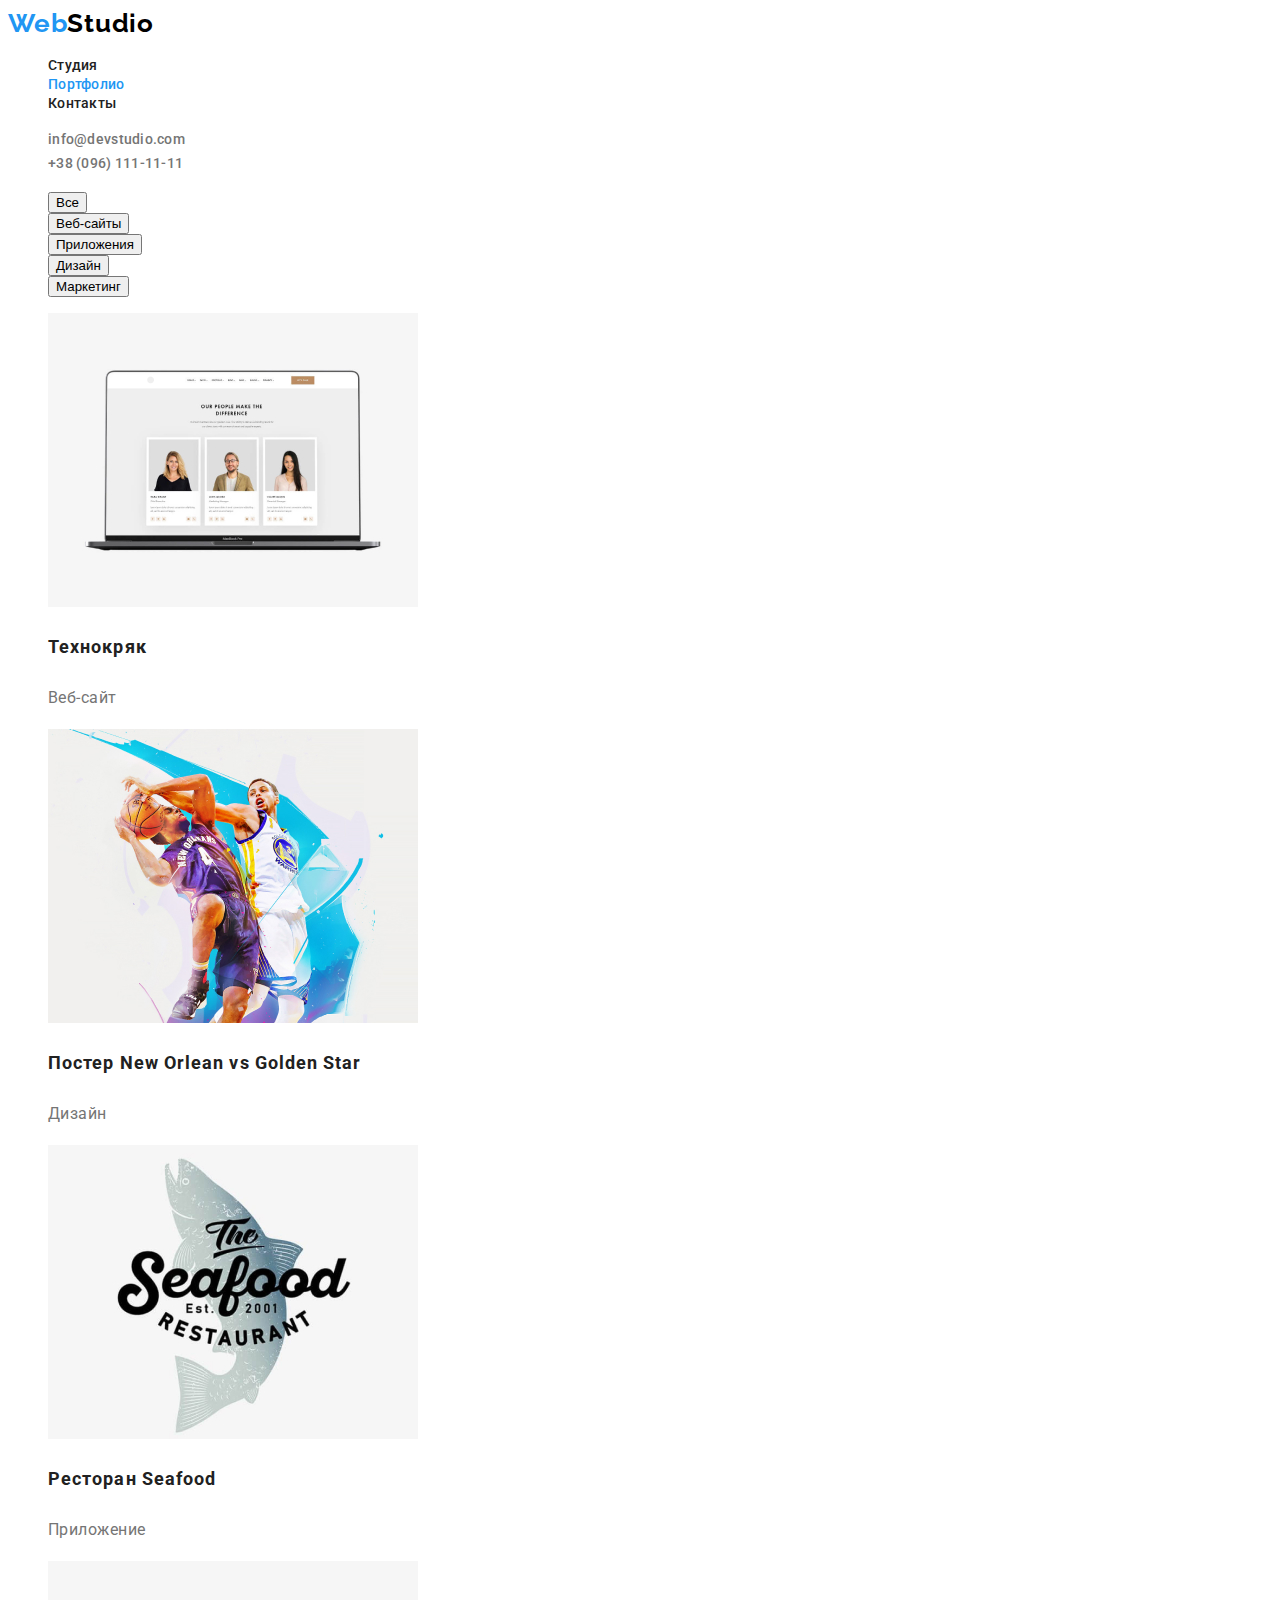
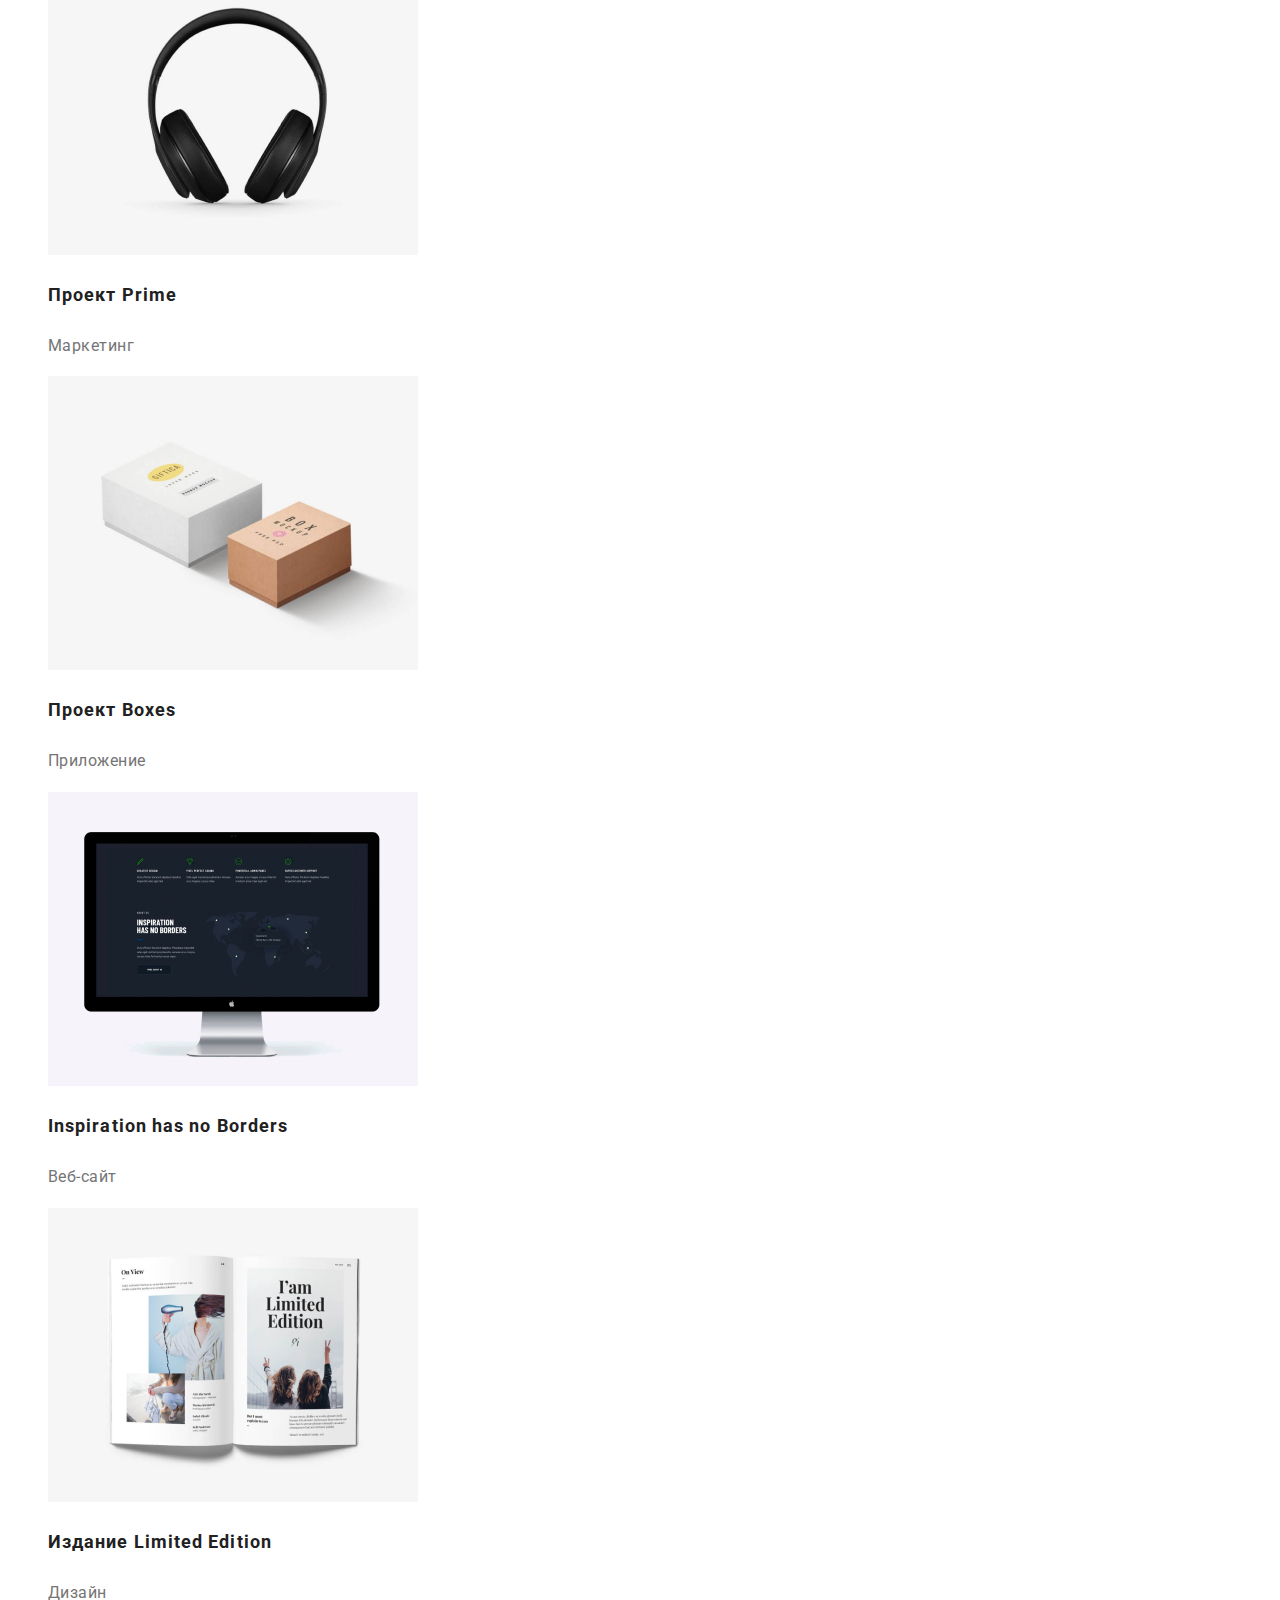
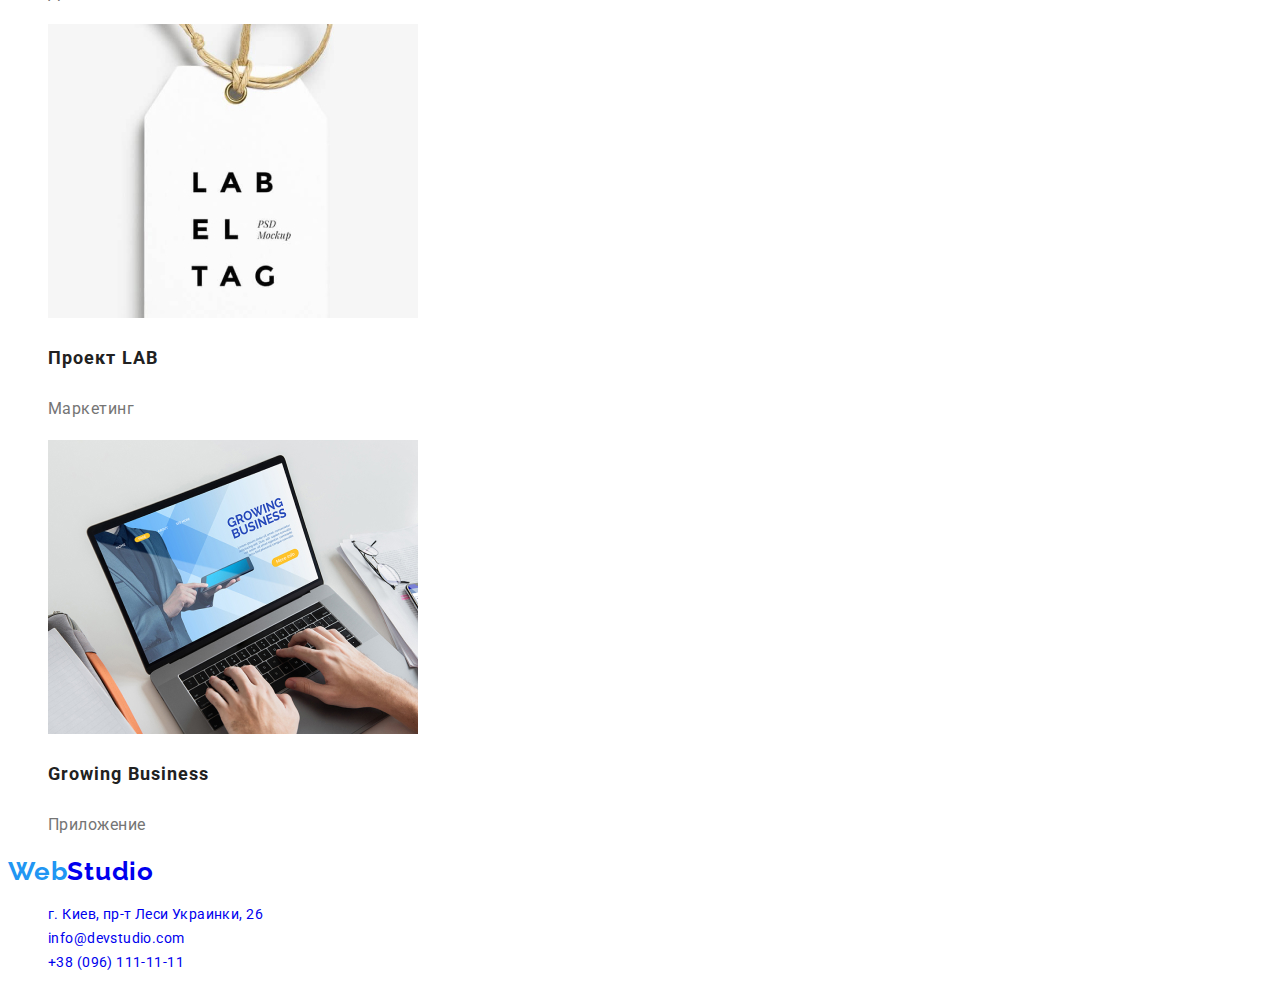
==== portfolio.html @ 1311b0d6 "старт" ====
<!DOCTYPE html>
<html lang="ru">
<head>
  <meta charset="UTF-8"/>
  <meta name="viewport" content="width=device-width, 
  initial-scale=1.0"/>
  <title>Document</title>
  <link rel="preconnect" href="https://fonts.gstatic.com"/>
  <link
    href="https://fonts.googleapis.com/css2?family=Oleo+Script&family=Raleway:wght@700&family=Roboto:wght@400;500;700&display=swap"
    rel="stylesheet"/>
  <link 
  rel="stylesheet" 
  href="./css/common.css" 
  />
  <link rel="stylesheet" 
  href="./css/main.css" 
  />
</head>

<body class="page">
  <!-- Шапка сайта -->
  <header class="page-header">
    <nav class="nav">
      <a href="/" lang="en" class="logo">
        <span class="logo-web">Web</span>Studio</a>

      <ul class="site-nav list">
        <li class="list-item">
          <a href="./index.html" class="link">
            Студия</a>
        </li>
        <li class="list-item">
          <a href="./portfolio.html" class="link current">
            Портфолио</a>
        </li>
        <li class="list-item">
          <a href="" class="link">Контакты</a>
        </li>
      </ul>
         
    </nav>
    <!--контакты-->
     <address class="address">
       <ul class="address-list">
        <li class="address-list-item">
        <!-- Ссылка на адрес электронной почты  -->
        <a href="mailto:info@devstudio.com" 
        class="link-mail">
          info@devstudio.com</a>
        </li>
        <li class="address-list-item">
        <!-- Ссылка на телефонный номер -->
        <a href="tel:+380961111111" 
        class="link-tel">
          +38 (096) 111-11-11</a>
        </li>
    </ul>
  </address>
  </header>

  <main class="main">
    <!-- фильтр -->
    <section class="portfolio">
      <h1 class="visually-hidden">Фильтр проектов</h1>
        <ul class="portfolio-list">
            <li class="portfolio-list-item">
              <button class="portfolio-list-item-button" type="button">
                Все
              </button>
            </li>
            <li class="portfolio-list-item">
              <button class="portfolio-list-item-button" type="button">
                Веб-сайты
              </button>
            </li>
            <li class="portfolio-list-item">
              <button class="portfolio-list-item-button" type="button">
                Приложения
              </button>
            </li>
            <li class="portfolio-list-item">
              <button class="portfolio-list-item-button" type="button">
                Дизайн
              </button>
            </li>
            <li class="portfolio-list-item">
              <button class="portfolio-list-item-button" type="button">
                Маркетинг
              </button>
            </li>
        </ul>

        <h2 class="visually-hidden">Портфолио</h2>
        <ul class="work-list">
            <!-- === a Монитор ноутбука с лицами === -->
            <li>
              <a href=""> 
                <img src="./images/portfolio/imgtehno.jpg" 
                alt="Монитор ноутбука с лицами" 
                width="370" 
                height="294">
                <h3 class="work-title">Технокряк</h3>
                <p class="work-text">Веб-сайт</p>
              </a>
            </li>
            <!-- === b Известные баскетболисты с мячем === -->
            <li>
              <a href=""><img src="./images/portfolio/imgstar.jpg" 
                alt="Известные баскетболисты с мячем" 
                width="370" 
                height="294">
                <h3 lang="en" class="work-title">Постер New Orlean vs Golden Star</h3>
                <p class="work-text">Дизайн</p>
              </a>
            </li>
            <!-- === c логотип ресторана сиафуд === -->
            <li>
              <a href=""><img src="./images/portfolio/imgseafood.jpg" 
                alt="логотип ресторана сиафуд" 
                width="370" 
                height="294">
                <h3 lang="en" class="work-title">Ресторан Seafood</h3>
                <p class="work-text">Приложение</p>
              </a>
            </li>
            <!-- === d наушники === -->
            <li>
              <a href=""><img src="./images/portfolio/imgprime.jpg" 
                alt="наушники" 
                width="370" 
                height="294">
                <h3 lang="en" class="work-title">Проект Prime</h3>
                <p class="work-text">Маркетинг</p>
              </a>
            </li>
            <!-- === e две коробки на белом фоне === -->
            <li>
              <a href=""><img src="./images/portfolio/imgboxes.jpg" 
                alt="две коробки на белом фоне" 
                width="370" 
                height="294">
                <h3 lang="en" class="work-title">Проект Boxes</h3>
                <p class="work-text">Приложение</p>
              </a>
            </li>
            <!-- === f Монитор компа === -->
            <li>
              <a href=""><img src="./images/portfolio/imgnobord.jpg" 
                alt="Монитор компа" 
                width="370" 
                height="294">
                <h3 lang="en" class="work-title">Inspiration has no Borders</h3>
                <p class="work-text">Веб-сайт</p>
              </a>
            </li>
            <!-- === g раскрытый журнал === -->
            <li>
              <a href=""><img src="./images/portfolio/imglimedit.jpg" 
                alt="раскрытый журнал" 
                width="370" 
                height="294">
                <h3 lang="en" class="work-title">Издание Limited Edition</h3>
                <p class="work-text">Дизайн</p>
              </a>
            </li>
            <!-- === h бирка на шнурке === -->
            <li>
              <a href=""><img src="./images/portfolio/imglab.jpg" 
                alt="бирка на шнурке" 
                width="370" 
                height="294">
                <h3 class="work-title">Проект LAB</h3>
                <p class="work-text">Маркетинг</p>
              </a>
            </li>
            <!-- === i Монитор ноутбука с приложением === -->
            <li>
              <a href=""><img src="./images/portfolio/imgbusiness.jpg" 
                alt="Монитор ноутбука с приложением" 
                width="370" 
                height="294">
                <h3 lang="en" class="work-title">Growing Business</h3>
                <p class="work-text">Приложение</p>
              </a>
            </li>
        </ul>
      </section>
    </main>
    <!-- Футер -->
    <footer class="footer">
      <a href="/" lang="en" 
      class="footer-logo">
        <span class="logo-web">Web</span>Studio</a>
      <address class="address">
        <ul class="address-list">
          <li class="address-list-item">
            <a href="https://goo.gl/maps/7p2n6qCXevgdCQAM8">
              г. Киев, пр-т Леси Украинки, 26</a>
          </li>
          <li class="address-list-item-mail">
            <a href="mailto:info@devstudio.com">
              info@devstudio.com</a>
          </li>
          <li class="address-list-item-tel">
            <a href="tel:+380961111111">
              +38 (096) 111-11-11</a>
          </li>
        </ul>
      </address>
    </footer>
  </body>
</html>
---- css/common.css ----
:root {
  /*цвет основного текста #757575*/
  --primary-text-color: #757575;
  /* вторичный цвет  #212121 */
  --title-text-color: #212121;
  /* акцент #2196F3*/
  --accent-color: #2196f3;
  /* ==== белый цвет ======= */
  --primary-white-color: #ffffff;

  --main-font: 'Roboto', sans-serif;

  --secondary-font: 'Raleway', 'Oleo Script', sans-serif;
}
/* ============ body ========== */
body {
  background-color: var(--primary-white-color);
  color: var(--primary-text-color);
  font-family: var(--main-font);
}
ul {
  list-style: none;
  text-decoration: none;
}
a {
  text-decoration: none;
  list-style: none;
}

/* =========logo========== */
.logo {
  font-family: var(--secondary-font);
  font-style: normal;
  font-weight: 700;
  font-size: 26px;
  line-height: 1.19;
  letter-spacing: 0.03em;
  color: #000000;
}
.logo-web {
  font-family: var(--secondary-font);
  font-style: normal;
  font-weight: 700;
  font-size: 26px;
  line-height: 1.19;
  letter-spacing: 0.03em;
  color: var(--accent-color);
}
/* =========logo end ========== */

/* ============ site-nav ============ */
.site-nav .link {
  font-weight: 500;
  font-size: 14px;
  line-height: 1.14;
  letter-spacing: 0.02em;
  color: var(--title-text-color);
  text-decoration: none;
}
.link-mail {
  font-style: normal;
  font-weight: 500;
  font-size: 14px;
  line-height: 1.14;
  letter-spacing: 0.02em;
  color: var(--primary-text-color);
  text-decoration: none;
}
.link-tel {
  font-style: normal;
  font-weight: 500;
  font-size: 14px;
  line-height: 1.14;
  letter-spacing: 0.02em;
  color: var(--primary-text-color);
  text-decoration: none;
}

.site-nav .link:hover,
.site-nav .link:focus {
  color: var(--accent-color);
}

.site-nav .link.current {
  color: var(--accent-color);
}
/* ============ site-nav end ============ */

/* =========== hero ============== */
.hero-title {
  font-weight: 900;
  font-size: 44px;
  line-height: 1.36;
  text-align: center;
  letter-spacing: 0.06em;
  text-transform: uppercase;
}
.btn {
  font-weight: 700;
  font-size: 16px;
  line-height: 1.87;
  display: flex;
  align-items: center;
  text-align: center;
  letter-spacing: 0.06em;
  color: #ffffff;
  background-color: var(--accent-color);
}
/* =========== hero end ============== */
.visually-hidden {
  position: absolute;
  width: 1px;
  height: 1px;
  margin: -1px;
  border: 0;
  padding: 0;

  white-space: nowrap;
  clip-path: imset(100%);
  clip: rect(0 0 0 0);
}
/*== приемущества и особенности skill =====*/
.section-title {
  font-weight: 700;
  font-size: 14px;
  line-height: 1.14;
  letter-spacing: 0.03em;
  text-transform: uppercase;
  color: var(--title-text-color);
}

.text {
  font-weight: 400;
  font-size: 14px;
  line-height: 1.71;
  letter-spacing: 0.03em;
  color: var(--primary-text-color);
}
/* ============ end sill =========== */

/* =====--Примеры работ--====== */
.section-title-about {
  font-weight: 700;
  font-size: 36px;
  line-height: 1.16;
  text-align: center;
  letter-spacing: 0.03em;
  color: var(--title-text-color);
}
/* =====--Примеры работ end--====== */

/* ========== команда team ========== */
.team-name {
  font-weight: 500;
  font-size: 16px;
  line-height: 1.18;
  letter-spacing: 0.03em;
  color: var(--title-text-color);
}
.team-position {
  font-weight: 400;
  font-size: 16px;
  line-height: 1.18;
  letter-spacing: 0.03em;
  color: var(--primary-text-color);
}
/* =====-- команда team end--====== */

/* =========-- Футер --=========== */
.footer-logo {
  font-family: var(--secondary-font);
  font-weight: 700;
  font-size: 26px;
  line-height: 1.19;
  letter-spacing: 0.03em;
  text-decoration: none;
  /* color: #FFFFFF;  */
}

.address-list-item {
  font-style: normal;
  font-weight: 400;
  font-size: 14px;
  line-height: 1.71;
  letter-spacing: 0.03em;
  text-decoration: none;
  /* color: #FFFFFF; */
}
.address-list-item-mail {
  font-style: normal;
  font-weight: 400;
  font-size: 14px;
  line-height: 1.71;
  letter-spacing: 0.03em;
  text-decoration: none;
  /* color: rgba(255, 255, 255, 0.6); */
}
.address-list-item-tel {
  font-style: normal;
  font-weight: 400;
  font-size: 14px;
  line-height: 1.71;
  letter-spacing: 0.03em;
  text-decoration: none;
  /* color: rgba(255, 255, 255, 0.6); */
}

/* =========-- Футер end --=========== */

/* ==============WORK=========== */
.work-title {
  font-weight: 700;
  font-size: 18px;
  line-height: 2;
  letter-spacing: 0.06em;
  color: var(--title-text-color);
}

.work-text {
  font-weight: 400;
  font-size: 16px;
  line-height: 1.87;
  letter-spacing: 0.03em;
  color: var(--primary-text-color);
}

.navigation-list-link.current {
  color: var(--accent-color);
}
---- css/main.css ----
/* цвет логотипа #2196F3 и #000000 */
/* белый #ffffff */
/* фон #e5e5e5  и f5f4fa */

/* =========== hero ============== */
.hero-title {
  /* color: #ffffff; */
  color: #000000;
}
/* =========== section =========== */

.section-title {
  color: var(--title-text-color);
}
/* ========= skill ========= */
.skill-list {
  color: var(--primary-text-color);
}

/* ============list======= */
/* .list */
.list {
  list-style: none;
}

/* ========== examples ======== */
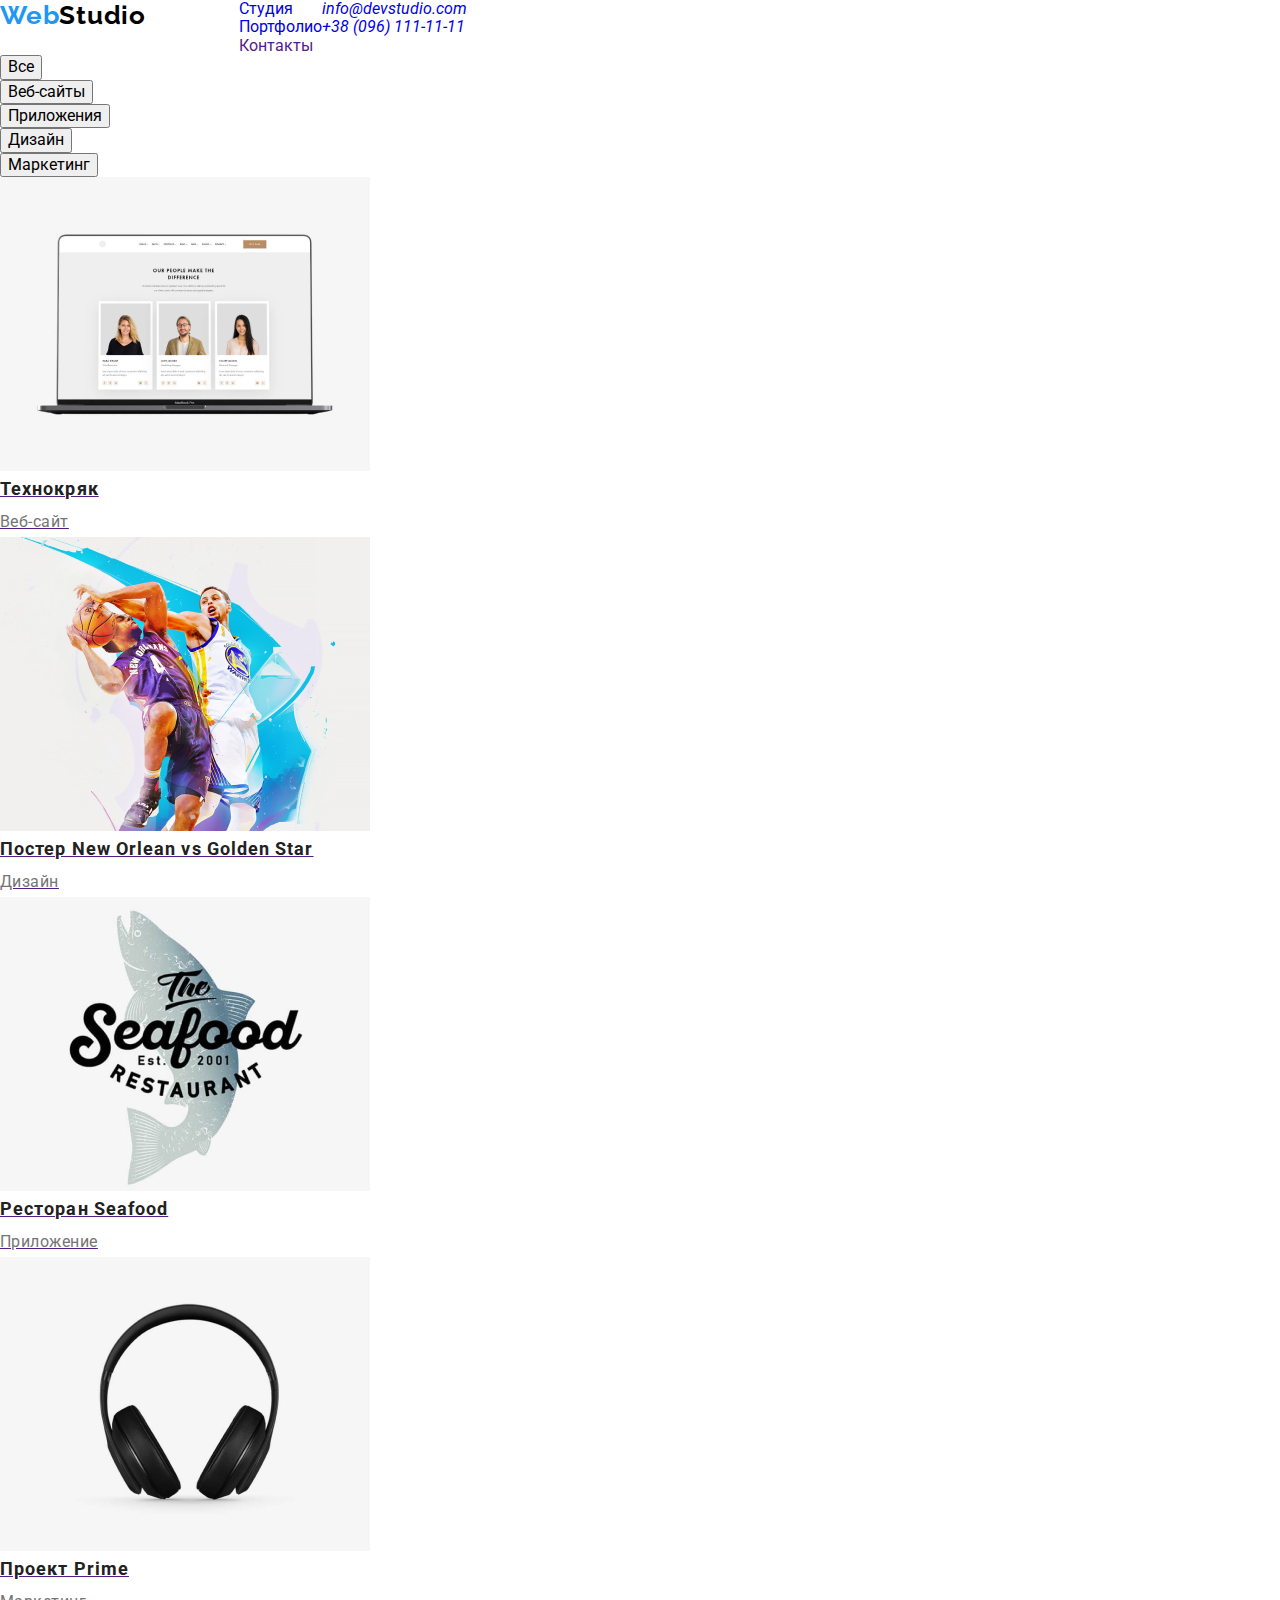
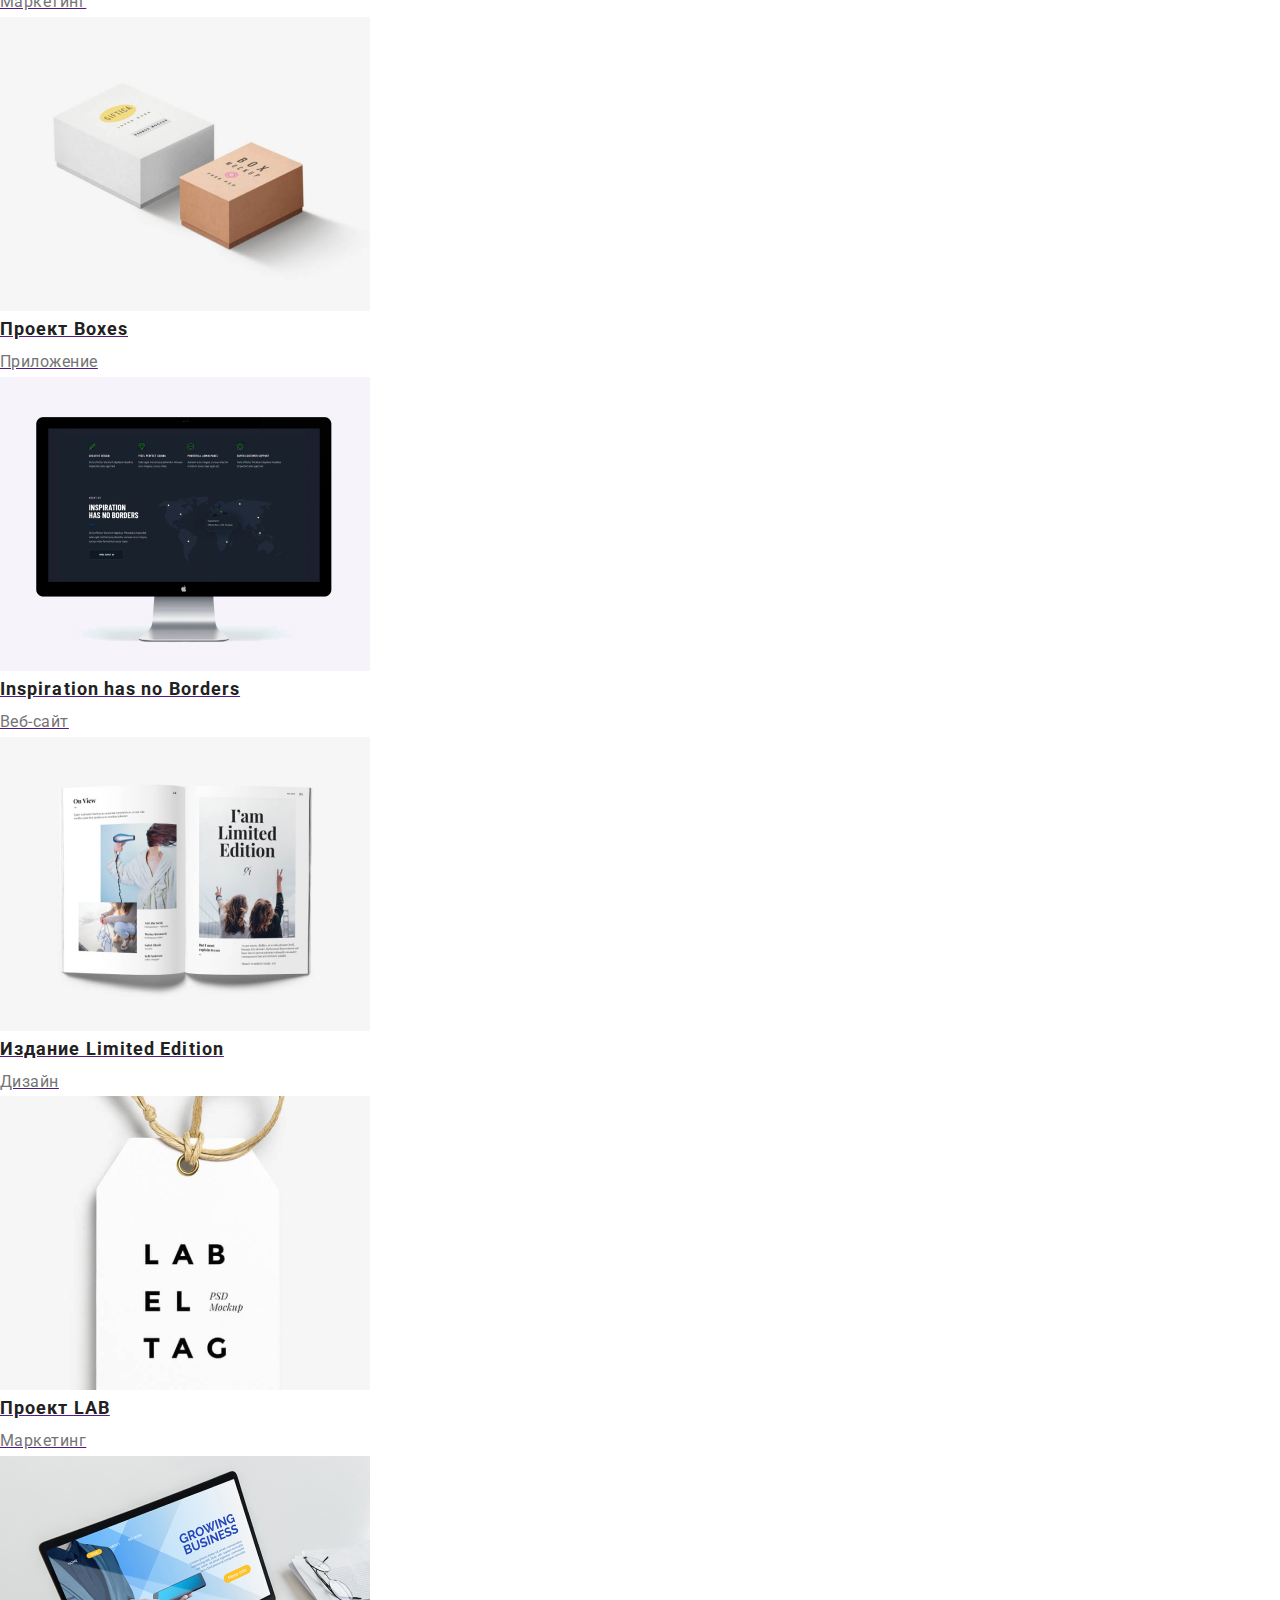
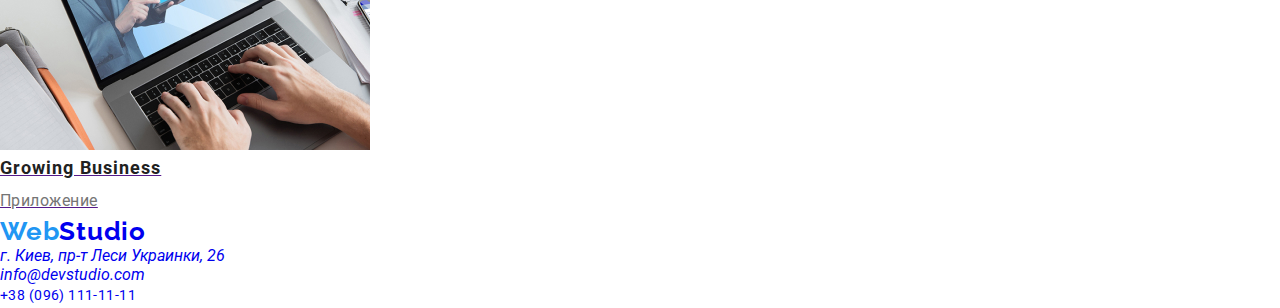
==== commit f1676101: "сиэсэс блоки" ====
--- a/portfolio.html
+++ b/portfolio.html
@@ -1,11 +1,15 @@
 <!DOCTYPE html>
 <html lang="ru">
+  
 <head>
   <meta charset="UTF-8"/>
   <meta name="viewport" content="width=device-width, 
   initial-scale=1.0"/>
   <title>Document</title>
-  <link rel="preconnect" href="https://fonts.gstatic.com"/>
+  <link rel="stylesheet" 
+  href="https://cdnjs.cloudflare.com/ajax/libs/modern-normalize/1.0.0/modern-normalize.min.css">
+  <link rel="preconnect" 
+  href="https://fonts.gstatic.com"/>
   <link
     href="https://fonts.googleapis.com/css2?family=Oleo+Script&family=Raleway:wght@700&family=Roboto:wght@400;500;700&display=swap"
     rel="stylesheet"/>
@@ -22,7 +26,7 @@
   <!-- Шапка сайта -->
   <header class="page-header">
     <nav class="nav">
-      <a href="/" lang="en" class="logo">
+      <a href="/" lang="en" class="logo link">
         <span class="logo-web">Web</span>Studio</a>
 
       <ul class="site-nav list">
@@ -35,26 +39,27 @@
             Портфолио</a>
         </li>
         <li class="list-item">
-          <a href="" class="link">Контакты</a>
+          <a href="" class="link">
+            Контакты</a>
         </li>
       </ul>
          
     </nav>
     <!--контакты-->
      <address class="address">
-       <ul class="address-list">
-        <li class="address-list-item">
+       <ul class="list">
+          <li class="list-item">
         <!-- Ссылка на адрес электронной почты  -->
         <a href="mailto:info@devstudio.com" 
-        class="link-mail">
+        class="link mail">
           info@devstudio.com</a>
-        </li>
-        <li class="address-list-item">
+          </li>
+          <li class="list-item">
         <!-- Ссылка на телефонный номер -->
         <a href="tel:+380961111111" 
-        class="link-tel">
+        class="link tel">
           +38 (096) 111-11-11</a>
-        </li>
+          </li>
     </ul>
   </address>
   </header>
@@ -63,7 +68,7 @@
     <!-- фильтр -->
     <section class="portfolio">
       <h1 class="visually-hidden">Фильтр проектов</h1>
-        <ul class="portfolio-list">
+        <ul class="portfolio-list list">
             <li class="portfolio-list-item">
               <button class="portfolio-list-item-button" type="button">
                 Все
@@ -92,7 +97,7 @@
         </ul>
 
         <h2 class="visually-hidden">Портфолио</h2>
-        <ul class="work-list">
+        <ul class="work-list list">
             <!-- === a Монитор ноутбука с лицами === -->
             <li>
               <a href=""> 
@@ -190,20 +195,23 @@
     <!-- Футер -->
     <footer class="footer">
       <a href="/" lang="en" 
-      class="footer-logo">
+      class="footer-logo link">
         <span class="logo-web">Web</span>Studio</a>
       <address class="address">
-        <ul class="address-list">
-          <li class="address-list-item">
-            <a href="https://goo.gl/maps/7p2n6qCXevgdCQAM8">
+        <ul class="list">
+          <li class="list-item">
+            <a href="https://goo.gl/maps/7p2n6qCXevgdCQAM8" 
+            class="link address">
               г. Киев, пр-т Леси Украинки, 26</a>
           </li>
-          <li class="address-list-item-mail">
-            <a href="mailto:info@devstudio.com">
+          <li class="list-item-mail">
+            <a href="mailto:info@devstudio.com"
+            class="link mail">
               info@devstudio.com</a>
           </li>
-          <li class="address-list-item-tel">
-            <a href="tel:+380961111111">
+          <li class="list-item-tel">
+            <a href="tel:+380961111111" 
+            class="link tel">
               +38 (096) 111-11-11</a>
           </li>
         </ul>
--- a/css/common.css
+++ b/css/common.css
@@ -18,15 +18,84 @@
   color: var(--primary-text-color);
   font-family: var(--main-font);
 }
-ul {
+/* *,
+      ::after,
+      ::before {margin: 0; padding: 0;}
+       */
+/* ul {
   list-style: none;
   text-decoration: none;
 }
 a {
   text-decoration: none;
   list-style: none;
-}
-
+} */
+.list {
+  list-style: none;
+}
+.link {
+  text-decoration: none;
+}
+
+h1,
+h2,
+h3,
+h4,
+h5,
+h6 {
+  margin: 0;
+}
+
+ul,
+ol {
+  margin: 0;
+  padding: 0;
+}
+
+p {
+  margin: 0;
+}
+img {
+  display: block;
+}
+
+ .container { 
+  width: 1600px; 
+  
+} 
+
+/* ================ Heder ==================== */
+.page-header {
+   display: flex;
+   
+   color:tomato;
+}
+.page-header .logo {
+  margin-right: 93px;
+
+}
+
+.nav {
+  display: flex;
+
+}
+ .nav-list {
+  display: flex; 
+} 
+.nav-list-item:not(:last-child) {
+  margin-right: 50px;
+
+}
+
+
+.address-list {
+  display: flex;
+  margin-left: 321px;
+}
+.address-list-item:not(:last-child)
+ {margin-right: 50px;
+
+}
 /* =========logo========== */
 .logo {
   font-family: var(--secondary-font);
@@ -49,13 +118,13 @@
 /* =========logo end ========== */
 
 /* ============ site-nav ============ */
-.site-nav .link {
+ .nav-list .link {
   font-weight: 500;
   font-size: 14px;
   line-height: 1.14;
   letter-spacing: 0.02em;
   color: var(--title-text-color);
-  text-decoration: none;
+  text-decoration: none; 
 }
 .link-mail {
   font-style: normal;
@@ -76,15 +145,17 @@
   text-decoration: none;
 }
 
-.site-nav .link:hover,
-.site-nav .link:focus {
+ .nav-list .link:hover,
+ .nav-list .link:focus {
   color: var(--accent-color);
-}
-
-.site-nav .link.current {
-  color: var(--accent-color);
-}
+} 
+
+  .nav-list .link.current {
+   color: var(--accent-color);
+} 
 /* ============ site-nav end ============ */
+
+/* ================ Heder end ==================== */
 
 /* =========== hero ============== */
 .hero-title {
@@ -177,16 +248,16 @@
   /* color: #FFFFFF;  */
 }
 
-.address-list-item {
+/* .list-item {
   font-style: normal;
   font-weight: 400;
   font-size: 14px;
   line-height: 1.71;
   letter-spacing: 0.03em;
   text-decoration: none;
-  /* color: #FFFFFF; */
-}
-.address-list-item-mail {
+  color: #FFFFFF; */
+}
+.list-item-mail {
   font-style: normal;
   font-weight: 400;
   font-size: 14px;
@@ -195,7 +266,7 @@
   text-decoration: none;
   /* color: rgba(255, 255, 255, 0.6); */
 }
-.address-list-item-tel {
+.list-item-tel {
   font-style: normal;
   font-weight: 400;
   font-size: 14px;
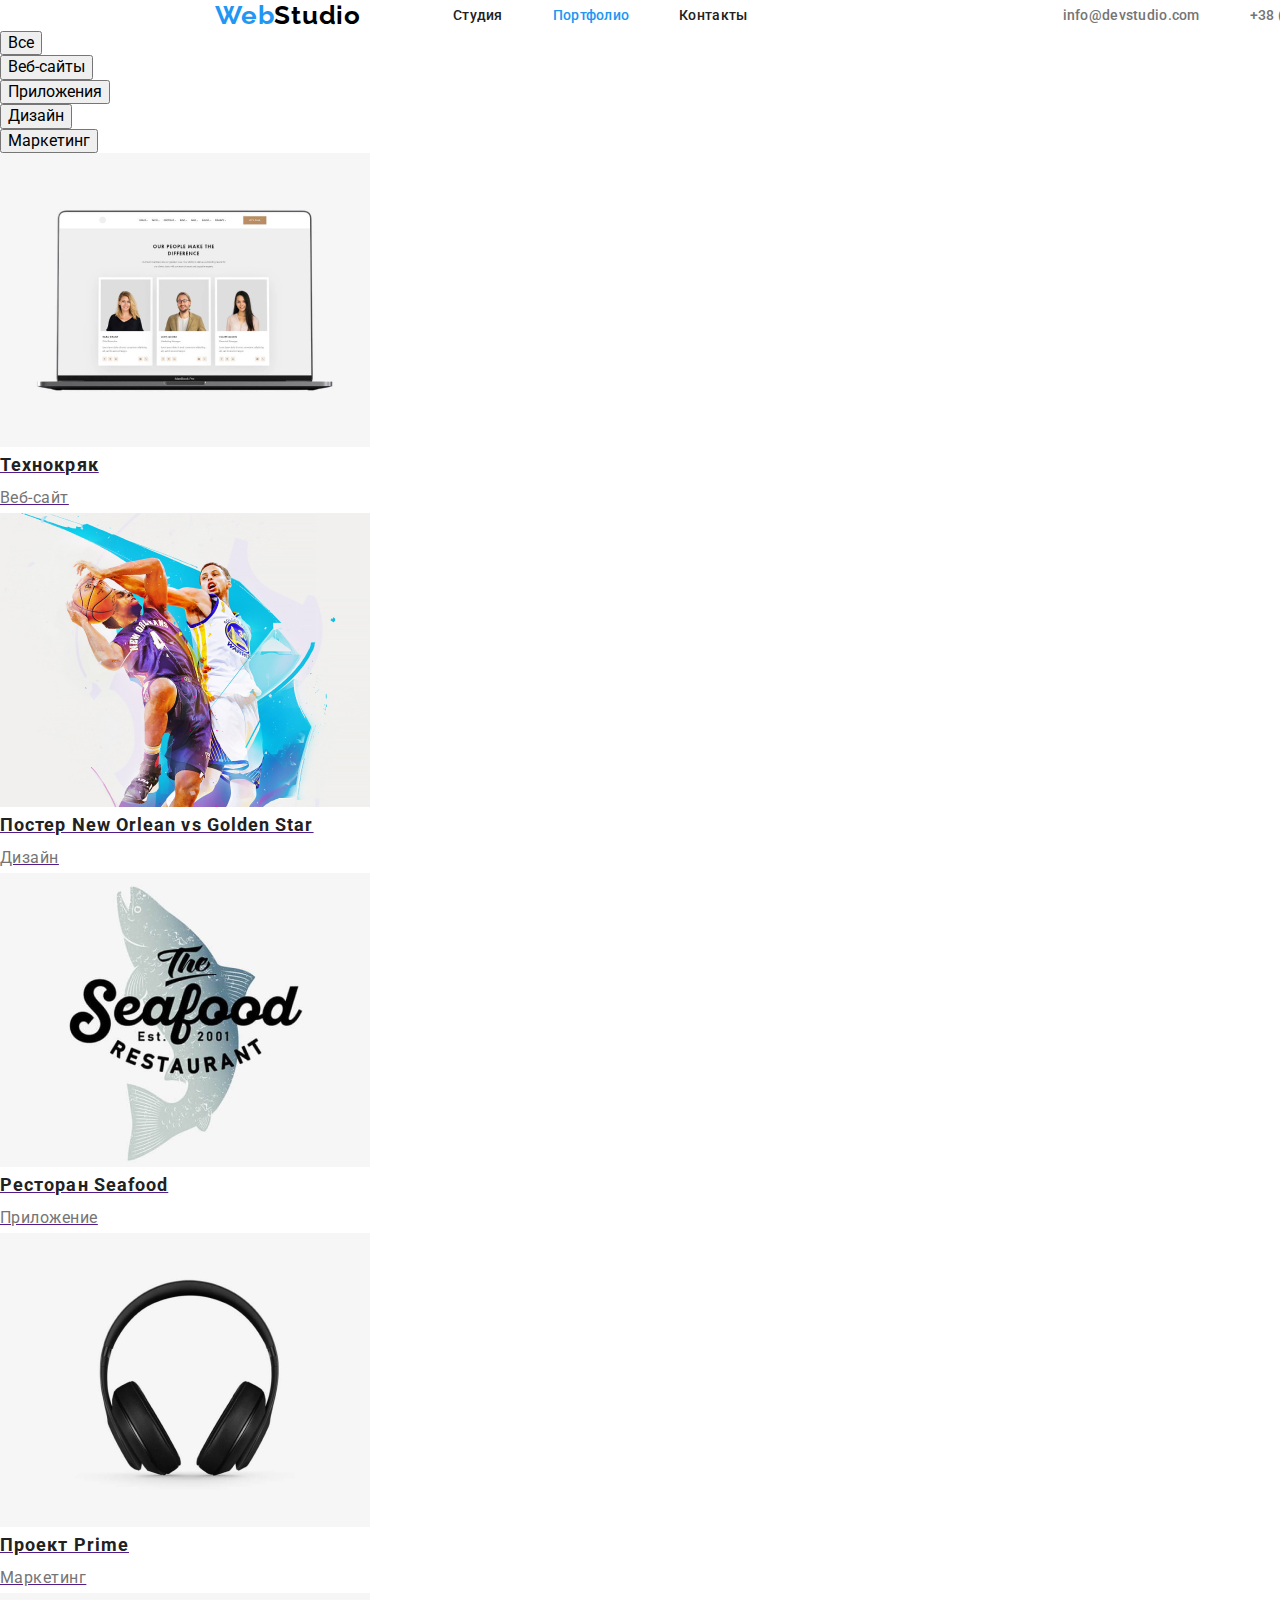
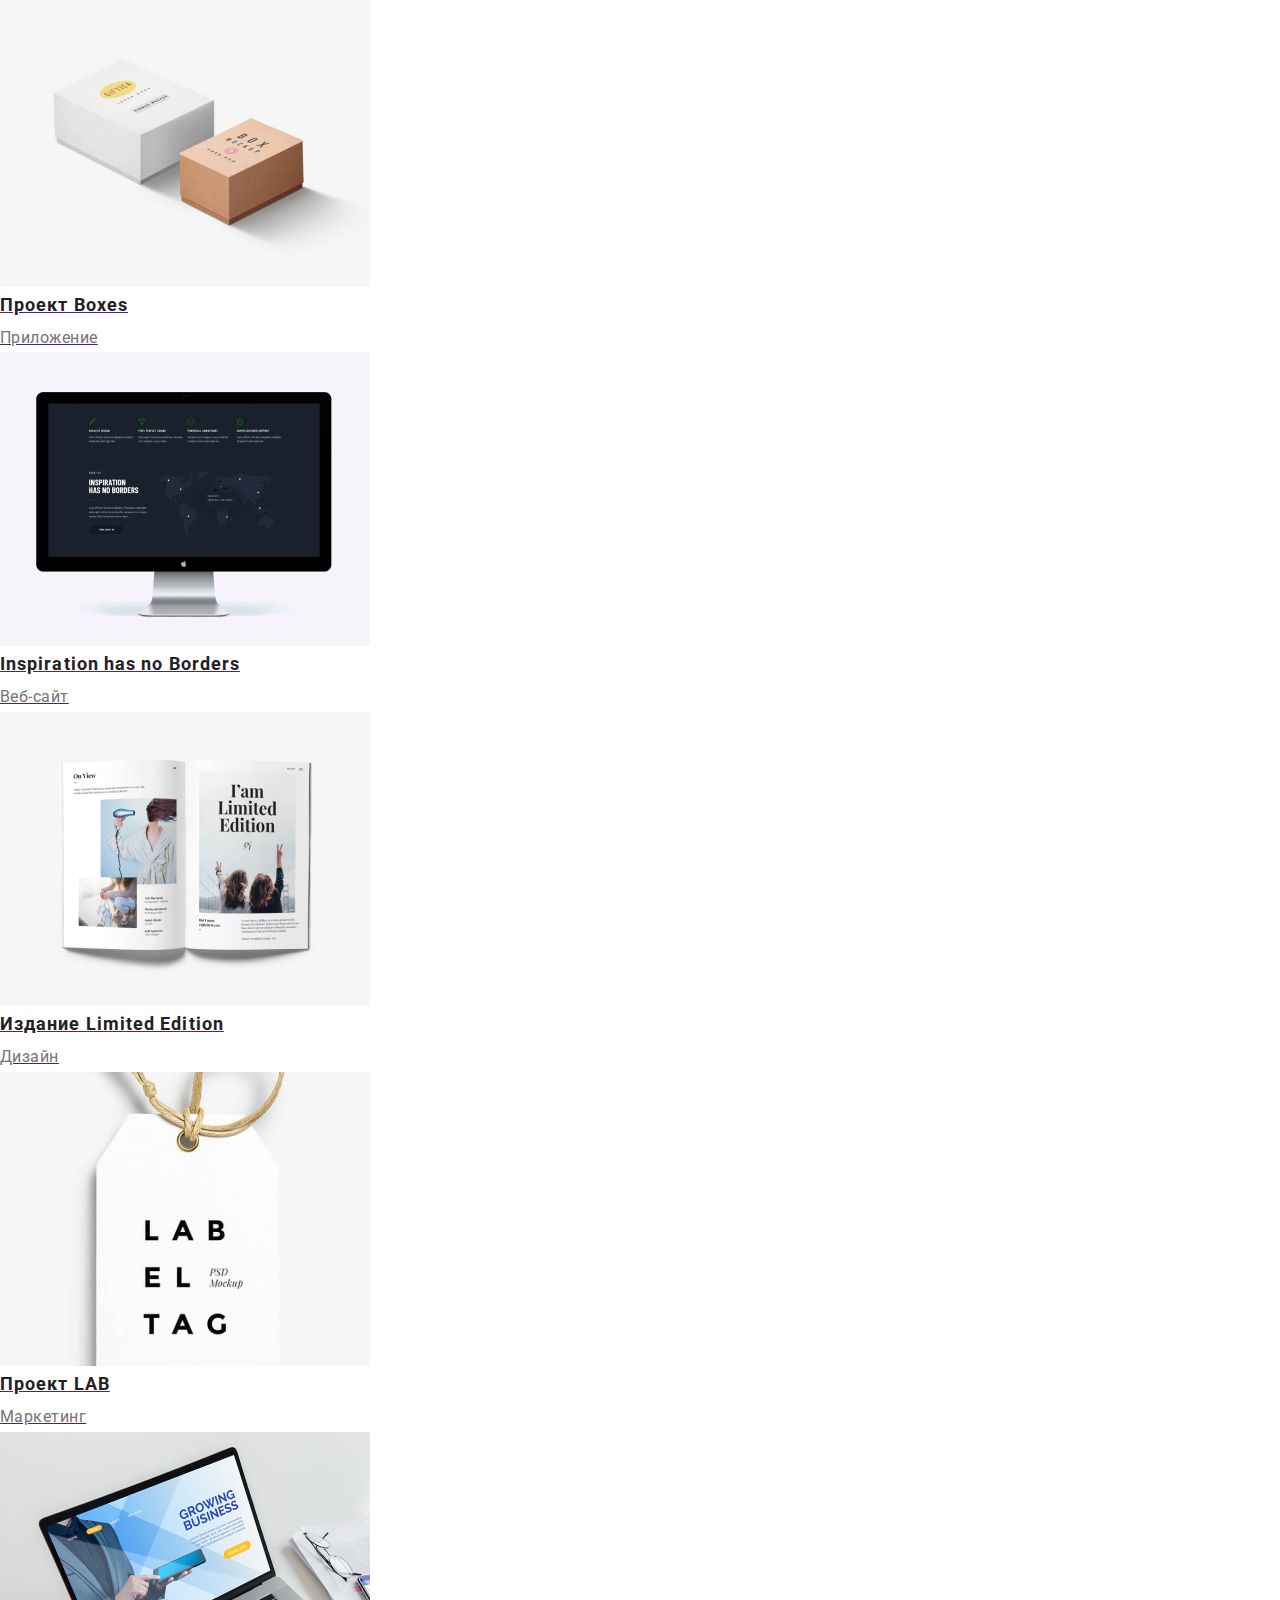
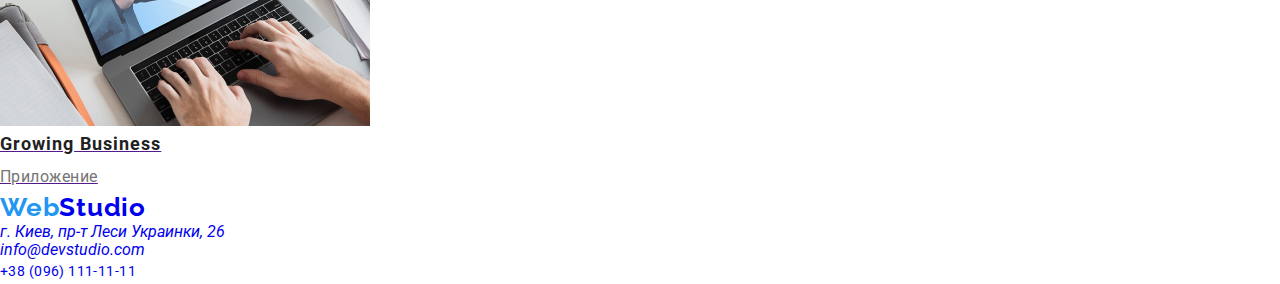
==== commit c38d00e3: "сиэсэс навигация" ====
--- a/portfolio.html
+++ b/portfolio.html
@@ -5,7 +5,7 @@
   <meta charset="UTF-8"/>
   <meta name="viewport" content="width=device-width, 
   initial-scale=1.0"/>
-  <title>Document</title>
+  <title>Portfolio</title>
   <link rel="stylesheet" 
   href="https://cdnjs.cloudflare.com/ajax/libs/modern-normalize/1.0.0/modern-normalize.min.css">
   <link rel="preconnect" 
@@ -25,20 +25,23 @@
 <body class="page">
   <!-- Шапка сайта -->
   <header class="page-header">
+
+
     <nav class="nav">
+
       <a href="/" lang="en" class="logo link">
         <span class="logo-web">Web</span>Studio</a>
 
-      <ul class="site-nav list">
-        <li class="list-item">
+      <ul class="nav-list list">
+        <li class="nav-list-item">
           <a href="./index.html" class="link">
             Студия</a>
         </li>
-        <li class="list-item">
+        <li class="nav-list-item">
           <a href="./portfolio.html" class="link current">
             Портфолио</a>
         </li>
-        <li class="list-item">
+        <li class="nav-list-item">
           <a href="" class="link">
             Контакты</a>
         </li>
@@ -47,21 +50,23 @@
     </nav>
     <!--контакты-->
      <address class="address">
-       <ul class="list">
-          <li class="list-item">
+       <ul class="address-list list">
+          <li class="address-list-item">
         <!-- Ссылка на адрес электронной почты  -->
         <a href="mailto:info@devstudio.com" 
-        class="link mail">
+        class="link-mail">
           info@devstudio.com</a>
           </li>
-          <li class="list-item">
+          <li class="address-list-item">
         <!-- Ссылка на телефонный номер -->
         <a href="tel:+380961111111" 
-        class="link tel">
+        class="link-tel">
           +38 (096) 111-11-11</a>
           </li>
     </ul>
   </address>
+
+
   </header>
 
   <main class="main">
--- a/css/common.css
+++ b/css/common.css
@@ -61,41 +61,60 @@
 
  .container { 
   width: 1600px; 
-  
+  margin: 0 auto;
 } 
 
 /* ================ Heder ==================== */
 .page-header {
-   display: flex;
+    display: flex;
+    align-items: center; 
+    width: 1600px; 
+    margin: 0 auto;
    
-   color:tomato;
+  
 }
 .page-header .logo {
   margin-right: 93px;
 
 }
-
 .nav {
   display: flex;
-
-}
+  align-items: center;
+}
+
+ .logo {
+  
+  display: block;
+  width: 145px;
+  margin-left: 215px;
+  border: 0px;
+  padding: 0px;
+}  
+/* display: flex; */
  .nav-list {
-  display: flex; 
+  display: flex;
+   /* border: 0px;
+  padding: 0px;  */
 } 
 .nav-list-item:not(:last-child) {
   margin-right: 50px;
 
 }
-
-
-.address-list {
+.page-header .address {
+  /* display: flex;*/
+  margin-left: auto;
+}
+ 
+ .address-list {
   display: flex;
-  margin-left: 321px;
+   margin-right: 215px; 
+   border: 0px;
+  padding: 0px; 
 }
 .address-list-item:not(:last-child)
  {margin-right: 50px;
 
-}
+} 
 /* =========logo========== */
 .logo {
   font-family: var(--secondary-font);
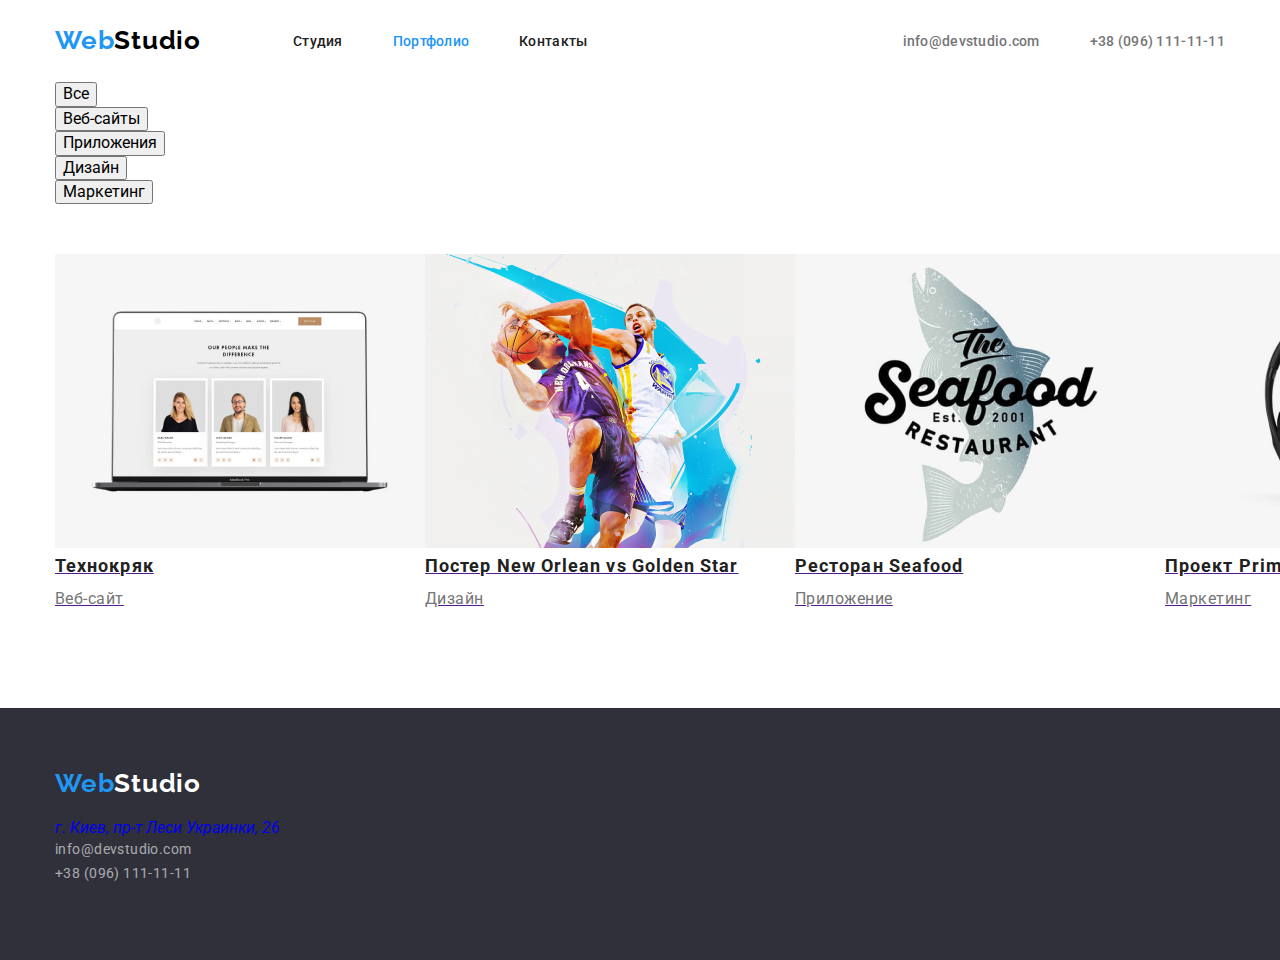
==== commit 7514b177: "footer" ====
--- a/portfolio.html
+++ b/portfolio.html
@@ -26,7 +26,7 @@
   <!-- Шапка сайта -->
   <header class="page-header">
 
-
+    <div class="container">
     <nav class="nav">
 
       <a href="/" lang="en" class="logo link">
@@ -65,162 +65,152 @@
           </li>
     </ul>
   </address>
-
+  </div>
 
   </header>
 
   <main class="main">
     <!-- фильтр -->
     <section class="portfolio">
+      <div class="container">
       <h1 class="visually-hidden">Фильтр проектов</h1>
-        <ul class="portfolio-list list">
-            <li class="portfolio-list-item">
-              <button class="portfolio-list-item-button" type="button">
-                Все
-              </button>
-            </li>
-            <li class="portfolio-list-item">
-              <button class="portfolio-list-item-button" type="button">
-                Веб-сайты
-              </button>
-            </li>
-            <li class="portfolio-list-item">
-              <button class="portfolio-list-item-button" type="button">
-                Приложения
-              </button>
-            </li>
-            <li class="portfolio-list-item">
-              <button class="portfolio-list-item-button" type="button">
-                Дизайн
-              </button>
-            </li>
-            <li class="portfolio-list-item">
-              <button class="portfolio-list-item-button" type="button">
-                Маркетинг
-              </button>
-            </li>
-        </ul>
-
+      <ul class="portfolio-list list">
+        <li class="portfolio-list-item">
+          <button class="portfolio-list-item-button" type="button">
+            Все
+          </button>
+        </li>
+        <li class="portfolio-list-item">
+          <button class="portfolio-list-item-button" type="button">
+            Веб-сайты
+          </button>
+        </li>
+        <li class="portfolio-list-item">
+          <button class="portfolio-list-item-button" type="button">
+            Приложения
+          </button>
+        </li>
+        <li class="portfolio-list-item">
+          <button class="portfolio-list-item-button" type="button">
+            Дизайн
+          </button>
+        </li>
+        <li class="portfolio-list-item">
+          <button class="portfolio-list-item-button" type="button">
+            Маркетинг
+          </button>
+        </li>
+      </ul>
+      </div>
+
+      <div class="container">
         <h2 class="visually-hidden">Портфолио</h2>
         <ul class="work-list list">
-            <!-- === a Монитор ноутбука с лицами === -->
-            <li>
-              <a href=""> 
-                <img src="./images/portfolio/imgtehno.jpg" 
-                alt="Монитор ноутбука с лицами" 
-                width="370" 
+          <!-- === a Монитор ноутбука с лицами === -->
+          <li>
+            <a href="">
+              <img src="./images/portfolio/imgtehno.jpg" alt="Монитор ноутбука с лицами" width="370" height="294">
+              <h3 class="work-title">Технокряк</h3>
+              <p class="work-text">Веб-сайт</p>
+            </a>
+          </li>
+          <!-- === b Известные баскетболисты с мячем === -->
+          <li>
+            <a href=""><img src="./images/portfolio/imgstar.jpg" alt="Известные баскетболисты с мячем" width="370" height="294">
+              <h3 lang="en" class="work-title">Постер New Orlean vs Golden Star</h3>
+              <p class="work-text">Дизайн</p>
+            </a>
+          </li>
+          <!-- === c логотип ресторана сиафуд === -->
+          <li>
+            <a href=""><img src="./images/portfolio/imgseafood.jpg" alt="логотип ресторана сиафуд" width="370" height="294">
+              <h3 lang="en" class="work-title">Ресторан Seafood</h3>
+              <p class="work-text">Приложение</p>
+            </a>
+          </li>
+          <!-- === d наушники === -->
+          <li>
+            <a href=""><img src="./images/portfolio/imgprime.jpg" alt="наушники" width="370" height="294">
+              <h3 lang="en" class="work-title">Проект Prime</h3>
+              <p class="work-text">Маркетинг</p>
+            </a>
+          </li>
+          <!-- === e две коробки на белом фоне === -->
+          <li>
+            <a href=""><img src="./images/portfolio/imgboxes.jpg" alt="две коробки на белом фоне" width="370" height="294">
+              <h3 lang="en" class="work-title">Проект Boxes</h3>
+              <p class="work-text">Приложение</p>
+            </a>
+          </li>
+          <!-- === f Монитор компа === -->
+          <li>
+            <a href=""><img src="./images/portfolio/imgnobord.jpg" alt="Монитор компа" width="370" height="294">
+              <h3 lang="en" class="work-title">Inspiration has no Borders</h3>
+              <p class="work-text">Веб-сайт</p>
+            </a>
+          </li>
+          <!-- === g раскрытый журнал === -->
+          <li>
+            <a href=""><img src="./images/portfolio/imglimedit.jpg" alt="раскрытый журнал" width="370" height="294">
+              <h3 lang="en" class="work-title">Издание Limited Edition</h3>
+              <p class="work-text">Дизайн</p>
+            </a>
+          </li>
+          <!-- === h бирка на шнурке === -->
+          <li>
+            <a href=""><img src="./images/portfolio/imglab.jpg" alt="бирка на шнурке" width="370" height="294">
+              <h3 class="work-title">Проект LAB</h3>
+              <p class="work-text">Маркетинг</p>
+            </a>
+          </li>
+          <!-- === i Монитор ноутбука с приложением === -->
+          <li>
+            <a href=""><img src="./images/portfolio/imgbusiness.jpg" alt="Монитор ноутбука с приложением" width="370"
                 height="294">
-                <h3 class="work-title">Технокряк</h3>
-                <p class="work-text">Веб-сайт</p>
-              </a>
-            </li>
-            <!-- === b Известные баскетболисты с мячем === -->
-            <li>
-              <a href=""><img src="./images/portfolio/imgstar.jpg" 
-                alt="Известные баскетболисты с мячем" 
-                width="370" 
-                height="294">
-                <h3 lang="en" class="work-title">Постер New Orlean vs Golden Star</h3>
-                <p class="work-text">Дизайн</p>
-              </a>
-            </li>
-            <!-- === c логотип ресторана сиафуд === -->
-            <li>
-              <a href=""><img src="./images/portfolio/imgseafood.jpg" 
-                alt="логотип ресторана сиафуд" 
-                width="370" 
-                height="294">
-                <h3 lang="en" class="work-title">Ресторан Seafood</h3>
-                <p class="work-text">Приложение</p>
-              </a>
-            </li>
-            <!-- === d наушники === -->
-            <li>
-              <a href=""><img src="./images/portfolio/imgprime.jpg" 
-                alt="наушники" 
-                width="370" 
-                height="294">
-                <h3 lang="en" class="work-title">Проект Prime</h3>
-                <p class="work-text">Маркетинг</p>
-              </a>
-            </li>
-            <!-- === e две коробки на белом фоне === -->
-            <li>
-              <a href=""><img src="./images/portfolio/imgboxes.jpg" 
-                alt="две коробки на белом фоне" 
-                width="370" 
-                height="294">
-                <h3 lang="en" class="work-title">Проект Boxes</h3>
-                <p class="work-text">Приложение</p>
-              </a>
-            </li>
-            <!-- === f Монитор компа === -->
-            <li>
-              <a href=""><img src="./images/portfolio/imgnobord.jpg" 
-                alt="Монитор компа" 
-                width="370" 
-                height="294">
-                <h3 lang="en" class="work-title">Inspiration has no Borders</h3>
-                <p class="work-text">Веб-сайт</p>
-              </a>
-            </li>
-            <!-- === g раскрытый журнал === -->
-            <li>
-              <a href=""><img src="./images/portfolio/imglimedit.jpg" 
-                alt="раскрытый журнал" 
-                width="370" 
-                height="294">
-                <h3 lang="en" class="work-title">Издание Limited Edition</h3>
-                <p class="work-text">Дизайн</p>
-              </a>
-            </li>
-            <!-- === h бирка на шнурке === -->
-            <li>
-              <a href=""><img src="./images/portfolio/imglab.jpg" 
-                alt="бирка на шнурке" 
-                width="370" 
-                height="294">
-                <h3 class="work-title">Проект LAB</h3>
-                <p class="work-text">Маркетинг</p>
-              </a>
-            </li>
-            <!-- === i Монитор ноутбука с приложением === -->
-            <li>
-              <a href=""><img src="./images/portfolio/imgbusiness.jpg" 
-                alt="Монитор ноутбука с приложением" 
-                width="370" 
-                height="294">
-                <h3 lang="en" class="work-title">Growing Business</h3>
-                <p class="work-text">Приложение</p>
-              </a>
-            </li>
+              <h3 lang="en" class="work-title">Growing Business</h3>
+              <p class="work-text">Приложение</p>
+            </a>
+          </li>
         </ul>
+      </div>
+
       </section>
     </main>
     <!-- Футер -->
     <footer class="footer">
-      <a href="/" lang="en" 
-      class="footer-logo link">
+
+      <div class="container">
+        <a href="/" lang="en" 
+        class="footer-logo link">
         <span class="logo-web">Web</span>Studio</a>
-      <address class="address">
-        <ul class="list">
-          <li class="list-item">
-            <a href="https://goo.gl/maps/7p2n6qCXevgdCQAM8" 
-            class="link address">
-              г. Киев, пр-т Леси Украинки, 26</a>
-          </li>
-          <li class="list-item-mail">
-            <a href="mailto:info@devstudio.com"
-            class="link mail">
-              info@devstudio.com</a>
-          </li>
-          <li class="list-item-tel">
-            <a href="tel:+380961111111" 
-            class="link tel">
-              +38 (096) 111-11-11</a>
-          </li>
-        </ul>
-      </address>
+         <div class="foot-nav">
+        <address class="footer-address">
+          <ul class="footer-address-list list">
+            <li class="address-list-item-add">
+              <a href="https://goo.gl/maps/7p2n6qCXevgdCQAM8" 
+              class="link address">
+                г. Киев, пр-т Леси Украинки, 26</a>
+            </li>
+        
+            <li class="address-list-item">
+              <!-- Ссылка на адрес электронной почты  -->
+              <a href="mailto:info@devstudio.com" 
+              class="foot-link-mail">
+                info@devstudio.com</a>
+            </li>
+            <li class="address-list-item">
+              <!-- Ссылка на телефонный номер -->
+              <a href="tel:+380961111111" 
+              class="foot-link-tel">
+                +38 (096) 111-11-11</a>
+            </li>
+          </ul>
+        </address>
+         </div>
+
+
+      </div>
+           
     </footer>
   </body>
 </html>--- a/css/common.css
+++ b/css/common.css
@@ -59,63 +59,69 @@
   display: block;
 }
 
- .container { 
-  width: 1600px; 
+.container {
+  width: 1200px;
+  padding: 0 15px;
   margin: 0 auto;
-} 
+}
 
 /* ================ Heder ==================== */
-.page-header {
-    display: flex;
-    align-items: center; 
-    width: 1600px; 
-    margin: 0 auto;
-   
-  
+.page-header .container {
+  display: flex;
+  align-items: center;
+
+  /* .page-header {
+     padding-top: 32px;
+     padding-bottom: 32px;
+     background-color: #ccc;
+  }  */
+
+  /* width: 1222px; 
+    min-height: 105px;
+    margin: 0 auto; */
 }
 .page-header .logo {
   margin-right: 93px;
-
 }
 .nav {
   display: flex;
   align-items: center;
 }
 
- .logo {
-  
+.logo {
   display: block;
   width: 145px;
-  margin-left: 215px;
-  border: 0px;
-  padding: 0px;
-}  
+  padding-top: 24px;
+  border: 0px;
+  padding-bottom: 25px;
+}
 /* display: flex; */
- .nav-list {
-  display: flex;
-   /* border: 0px;
-  padding: 0px;  */
-} 
+.nav-list {
+  display: flex;
+  border: 0px;
+  padding-top: 32px;
+  padding-bottom: 32px;
+}
 .nav-list-item:not(:last-child) {
   margin-right: 50px;
-
 }
 .page-header .address {
   /* display: flex;*/
   margin-left: auto;
 }
- 
- .address-list {
-  display: flex;
-   margin-right: 215px; 
-   border: 0px;
-  padding: 0px; 
-}
-.address-list-item:not(:last-child)
- {margin-right: 50px;
-
-} 
+
+.address-list {
+  display: flex;
+
+  border: 0px;
+  padding-top: 32px;
+  padding-bottom: 32px;
+}
+.address-list-item:not(:last-child) {
+  margin-right: 50px;
+}
 /* =========logo========== */
+
 .logo {
   font-family: var(--secondary-font);
   font-style: normal;
@@ -137,13 +143,13 @@
 /* =========logo end ========== */
 
 /* ============ site-nav ============ */
- .nav-list .link {
+.nav-list .link {
   font-weight: 500;
   font-size: 14px;
   line-height: 1.14;
   letter-spacing: 0.02em;
   color: var(--title-text-color);
-  text-decoration: none; 
+  text-decoration: none;
 }
 .link-mail {
   font-style: normal;
@@ -164,38 +170,20 @@
   text-decoration: none;
 }
 
- .nav-list .link:hover,
- .nav-list .link:focus {
-  color: var(--accent-color);
-} 
-
-  .nav-list .link.current {
-   color: var(--accent-color);
-} 
+.nav-list .link:hover,
+.nav-list .link:focus {
+  color: var(--accent-color);
+}
+
+.nav-list .link.current {
+  color: var(--accent-color);
+}
 /* ============ site-nav end ============ */
 
 /* ================ Heder end ==================== */
 
 /* =========== hero ============== */
-.hero-title {
-  font-weight: 900;
-  font-size: 44px;
-  line-height: 1.36;
-  text-align: center;
-  letter-spacing: 0.06em;
-  text-transform: uppercase;
-}
-.btn {
-  font-weight: 700;
-  font-size: 16px;
-  line-height: 1.87;
-  display: flex;
-  align-items: center;
-  text-align: center;
-  letter-spacing: 0.06em;
-  color: #ffffff;
-  background-color: var(--accent-color);
-}
+/* перенесены в файл "main" этой же папки  */
 /* =========== hero end ============== */
 .visually-hidden {
   position: absolute;
@@ -210,89 +198,77 @@
   clip: rect(0 0 0 0);
 }
 /*== приемущества и особенности skill =====*/
-.section-title {
-  font-weight: 700;
-  font-size: 14px;
-  line-height: 1.14;
-  letter-spacing: 0.03em;
-  text-transform: uppercase;
-  color: var(--title-text-color);
-}
-
-.text {
-  font-weight: 400;
-  font-size: 14px;
-  line-height: 1.71;
-  letter-spacing: 0.03em;
-  color: var(--primary-text-color);
-}
+/* перенесены в файл "main" этой же папки  */
 /* ============ end sill =========== */
 
 /* =====--Примеры работ--====== */
-.section-title-about {
-  font-weight: 700;
-  font-size: 36px;
-  line-height: 1.16;
-  text-align: center;
-  letter-spacing: 0.03em;
-  color: var(--title-text-color);
-}
+/* перенесены в файл "main" этой же папки  */
 /* =====--Примеры работ end--====== */
 
 /* ========== команда team ========== */
-.team-name {
-  font-weight: 500;
-  font-size: 16px;
-  line-height: 1.18;
-  letter-spacing: 0.03em;
-  color: var(--title-text-color);
-}
-.team-position {
-  font-weight: 400;
-  font-size: 16px;
-  line-height: 1.18;
-  letter-spacing: 0.03em;
-  color: var(--primary-text-color);
-}
+/* перенесены в файл "main" этой же папки  */
 /* =====-- команда team end--====== */
 
 /* =========-- Футер --=========== */
+.footer {
+  background-color: #2f303a;
+  min-height: 252px;
+}
+
 .footer-logo {
   font-family: var(--secondary-font);
+  font-style: normal;
   font-weight: 700;
   font-size: 26px;
   line-height: 1.19;
   letter-spacing: 0.03em;
-  text-decoration: none;
-  /* color: #FFFFFF;  */
-}
-
-/* .list-item {
+  color: var(--primary-white-color);
+
+  display: block;
+  width: 145px;
+  padding-top: 60px;
+  border: 0px;
+  padding-bottom: 20px;
+}
+
+.foot-nav {
+  min-height: 81px;
+}
+.link-address {
   font-style: normal;
   font-weight: 400;
   font-size: 14px;
   line-height: 1.71;
   letter-spacing: 0.03em;
   text-decoration: none;
-  color: #FFFFFF; */
-}
-.list-item-mail {
+  color: #ffffff;
+  width: 231px;
+  height: 21px;
+}
+.foot-link-mail {
   font-style: normal;
   font-weight: 400;
   font-size: 14px;
   line-height: 1.71;
   letter-spacing: 0.03em;
   text-decoration: none;
-  /* color: rgba(255, 255, 255, 0.6); */
-}
-.list-item-tel {
+  color: rgba(255, 255, 255, 0.6);
+  width: 231px;
+  height: 21px;
+
+  padding-top: 9px;
+  padding-bottom: 9px;
+}
+.foot-link-tel {
   font-style: normal;
   font-weight: 400;
   font-size: 14px;
   line-height: 1.71;
   letter-spacing: 0.03em;
   text-decoration: none;
-  /* color: rgba(255, 255, 255, 0.6); */
+  color: rgba(255, 255, 255, 0.6);
+  width: 231px;
+  height: 21px;
 }
 
 /* =========-- Футер end --=========== */
--- a/css/main.css
+++ b/css/main.css
@@ -3,24 +3,167 @@
 /* фон #e5e5e5  и f5f4fa */
 
 /* =========== hero ============== */
+.hero {
+  min-height: 600px;
+  background-color: #2f303a;
+  display: flex;
+  justify-content: center;
+  align-items: center;
+  padding: 200px 452px 280px;
+}
+
+/* .hero-bunner {
+  
+} */
+
 .hero-title {
-  /* color: #ffffff; */
-  color: #000000;
+  color: #ffffff;
+  font-weight: 900;
+  font-size: 44px;
+  line-height: 1.36;
+  text-align: center;
+  letter-spacing: 0.06em;
+  text-transform: uppercase;
+  width: 696px;
+  margin: auto;
 }
+
+.hero-btn {
+  min-width: 200px;
+  height: 50px;
+  border: 0;
+  cursor: pointer;
+  border-radius: 4px;
+
+  font-weight: 700;
+  font-size: 16px;
+  line-height: 1.87;
+  letter-spacing: 0.06em;
+
+  margin: auto;
+  margin-top: 30px;
+  display: flex;
+  align-items: center;
+  text-align: center;
+  padding: 10px 32px;
+  /* box-shadow: 0px 4px 4px rgba(0, 0, 0, 0.15); */
+  color: #ffffff;
+  background-color: var(--accent-color);
+}
+
+/* .hero-btn:hover,
+       .hero-btn:focus {
+
+}     */
+/* =========== hero end ============== */
 /* =========== section =========== */
+/*--приемущества и особенности-->*/ /* ========= skill ========= */
+.skill-list {
+  color: var(--primary-text-color);
+  display: flex;
+  flex-wrap: wrap;
+  margin-top: 94px;
+  margin-bottom: 94px;
+  margin-left: -30px;
+  padding: 0;
 
-.section-title {
+  /* outline: 1px solid; */
+}
+.skill-item {
+  min-height: 101px;
+  width: 270px;
+
+  margin-left: 30px;
+  flex-basis: calc(100% / 4 -30px);
+  /* outline: 1px solid; */
+  /*  
+      height: 101px;
+     .skill-item:not(:last-child) {
+     margin-top: 30px;
+        */
+}
+/* 
+*/
+
+.skill-item .section-title {
+  font-weight: 700;
+  font-size: 14px;
+  line-height: 1.14;
+  letter-spacing: 0.03em;
+  text-transform: uppercase;
   color: var(--title-text-color);
 }
-/* ========= skill ========= */
-.skill-list {
+.text {
+  margin-top: 10px;
+
+  font-weight: 400;
+  font-size: 14px;
+  line-height: 1.71;
+  letter-spacing: 0.03em;
   color: var(--primary-text-color);
 }
 
-/* ============list======= */
-/* .list */
-.list {
-  list-style: none;
+/* ========= skill end ========= */
+
+/* ============ <!--Примеры работ--> ============ */
+
+.work-list {
+  display: flex;
+  margin-top: 50px;
+  margin-bottom: 94px;
 }
+.work-list .work-img:not(:last-child) {
+  margin-right: 30px;
+  padding: 0;
+  border: 0;
+}
+.section-title-about,
+.section-title-team {
+  font-weight: 700;
+  font-size: 36px;
+  line-height: 1.16;
+  text-align: center;
+  letter-spacing: 0.03em;
+  color: var(--title-text-color);
+}
+/* ============ <!--Примеры работ end--> ============ */
 
+/* ========== команда team ========== */
+.section-title-team {
+  margin-top: 188px;
+  margin-bottom: 50px;
+}
+.work-list-team {
+  margin-bottom: 94px;
+  display: flex;
+  justify-content: space-between;
+}
+.team-name {
+  margin-bottom: 10px;
+}
+.work-list-content {
+  padding-top: 30px;
+  padding-bottom: 30px;
+}
+/* .work-list-team .work-team:not(:last-child) {
+  margin-right: 30px;
+  padding: 0;
+  border: 0;
+} */
+.work-list-team .team-name {
+  font-weight: 500;
+  font-size: 16px;
+  line-height: 1.18;
+  letter-spacing: 0.03em;
+  color: var(--title-text-color);
+  text-align: center;
+}
+.team-position {
+  font-weight: 400;
+  font-size: 16px;
+  line-height: 1.18;
+  letter-spacing: 0.03em;
+  color: var(--primary-text-color);
+  text-align: center;
+}
 /* ========== examples ======== */
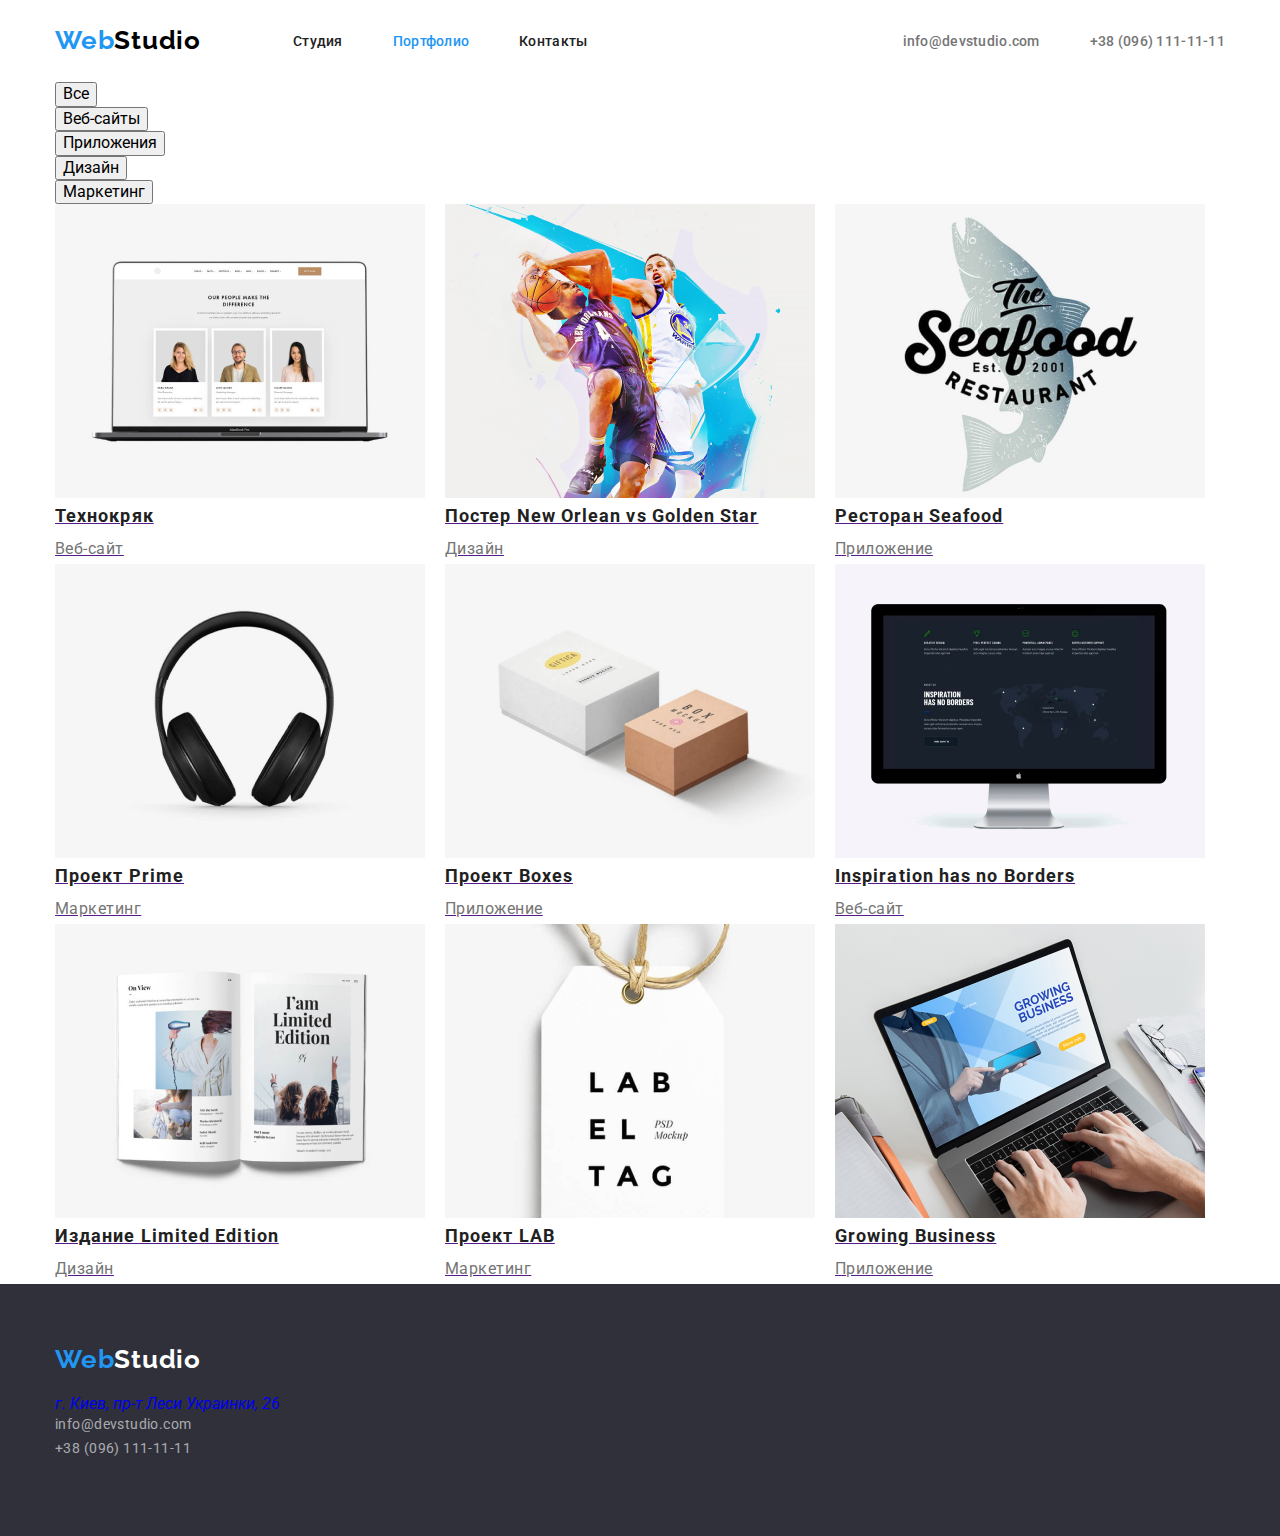
==== commit 936af71b: "portfolio" ====
--- a/portfolio.html
+++ b/portfolio.html
@@ -72,103 +72,138 @@
   <main class="main">
     <!-- фильтр -->
     <section class="portfolio">
-      <div class="container">
+      <!-- filtr -->
+      <div class="container fil">
       <h1 class="visually-hidden">Фильтр проектов</h1>
-      <ul class="portfolio-list list">
-        <li class="portfolio-list-item">
-          <button class="portfolio-list-item-button" type="button">
+
+      <ul class="filtr-list list">
+        <li class="filtr-list-item">
+          <button class="filtr-list-item-button" 
+          type="button">
             Все
           </button>
         </li>
-        <li class="portfolio-list-item">
-          <button class="portfolio-list-item-button" type="button">
+        <li class="filtr-list-item">
+          <button class="filtr-list-item-button" 
+          type="button">
             Веб-сайты
           </button>
         </li>
-        <li class="portfolio-list-item">
-          <button class="portfolio-list-item-button" type="button">
+        <li class="filtr-list-item">
+          <button class="filtr-list-item-button" 
+          type="button">
             Приложения
           </button>
         </li>
-        <li class="portfolio-list-item">
-          <button class="portfolio-list-item-button" type="button">
+        <li class="filtr-list-item">
+          <button class="filtr-list-item-button" 
+          type="button">
             Дизайн
           </button>
         </li>
-        <li class="portfolio-list-item">
-          <button class="portfolio-list-item-button" type="button">
+        <li class="filtr-list-item">
+          <button class="filtr-list-item-button" 
+          type="button">
             Маркетинг
           </button>
         </li>
       </ul>
       </div>
 
-      <div class="container">
+      <div class="container proj">
         <h2 class="visually-hidden">Портфолио</h2>
-        <ul class="work-list list">
+
+        <ul class="proj-list list">
           <!-- === a Монитор ноутбука с лицами === -->
-          <li>
+          <li class="proj-item">
             <a href="">
-              <img src="./images/portfolio/imgtehno.jpg" alt="Монитор ноутбука с лицами" width="370" height="294">
-              <h3 class="work-title">Технокряк</h3>
-              <p class="work-text">Веб-сайт</p>
+              <img src="./images/portfolio/imgtehno.jpg" 
+              alt="Монитор ноутбука с лицами" width="370" height="294">
+              <h3 class="work-title">
+                Технокряк</h3>
+              <p class="work-text">
+                Веб-сайт</p>
             </a>
           </li>
           <!-- === b Известные баскетболисты с мячем === -->
-          <li>
-            <a href=""><img src="./images/portfolio/imgstar.jpg" alt="Известные баскетболисты с мячем" width="370" height="294">
-              <h3 lang="en" class="work-title">Постер New Orlean vs Golden Star</h3>
-              <p class="work-text">Дизайн</p>
+          <li class="proj-item">
+            <a href=""><img src="./images/portfolio/imgstar.jpg" 
+              alt="Известные баскетболисты с мячем" width="370" height="294">
+              <h3 lang="en" class="work-title">
+                Постер New Orlean vs Golden Star</h3>
+              <p class="work-text">
+                Дизайн</p>
             </a>
           </li>
           <!-- === c логотип ресторана сиафуд === -->
-          <li>
-            <a href=""><img src="./images/portfolio/imgseafood.jpg" alt="логотип ресторана сиафуд" width="370" height="294">
-              <h3 lang="en" class="work-title">Ресторан Seafood</h3>
-              <p class="work-text">Приложение</p>
+          <li class="proj-item">
+            <a href=""><img src="./images/portfolio/imgseafood.jpg" 
+              alt="логотип ресторана сиафуд" width="370" height="294">
+              <h3 lang="en" class="work-title">
+                Ресторан Seafood</h3>
+              <p class="work-text">
+                Приложение</p>
             </a>
           </li>
           <!-- === d наушники === -->
-          <li>
-            <a href=""><img src="./images/portfolio/imgprime.jpg" alt="наушники" width="370" height="294">
-              <h3 lang="en" class="work-title">Проект Prime</h3>
-              <p class="work-text">Маркетинг</p>
+          <li class="proj-item">
+            <a href=""><img src="./images/portfolio/imgprime.jpg" 
+              alt="наушники" width="370" height="294">
+              <h3 lang="en" class="work-title">
+                Проект Prime</h3>
+              <p class="work-text">
+                Маркетинг</p>
             </a>
           </li>
           <!-- === e две коробки на белом фоне === -->
-          <li>
-            <a href=""><img src="./images/portfolio/imgboxes.jpg" alt="две коробки на белом фоне" width="370" height="294">
-              <h3 lang="en" class="work-title">Проект Boxes</h3>
-              <p class="work-text">Приложение</p>
+          <li class="proj-item">
+            <a href=""><img src="./images/portfolio/imgboxes.jpg" 
+              alt="две коробки на белом фоне" width="370" height="294">
+              <h3 lang="en" class="work-title">
+                Проект Boxes</h3>
+              <p class="work-text">
+                Приложение</p>
             </a>
           </li>
           <!-- === f Монитор компа === -->
-          <li>
-            <a href=""><img src="./images/portfolio/imgnobord.jpg" alt="Монитор компа" width="370" height="294">
-              <h3 lang="en" class="work-title">Inspiration has no Borders</h3>
-              <p class="work-text">Веб-сайт</p>
+          <li class="proj-item">
+            <a href=""><img src="./images/portfolio/imgnobord.jpg" 
+              alt="Монитор компа" width="370" height="294">
+              <h3 lang="en" class="work-title">
+                Inspiration has no Borders</h3>
+              <p class="work-text">
+                Веб-сайт</p>
             </a>
           </li>
           <!-- === g раскрытый журнал === -->
-          <li>
-            <a href=""><img src="./images/portfolio/imglimedit.jpg" alt="раскрытый журнал" width="370" height="294">
-              <h3 lang="en" class="work-title">Издание Limited Edition</h3>
-              <p class="work-text">Дизайн</p>
+          <li class="proj-item">
+            <a href=""><img src="./images/portfolio/imglimedit.jpg" 
+              alt="раскрытый журнал" width="370" height="294">
+              <h3 lang="en" class="work-title">
+                Издание Limited Edition</h3>
+              <p class="work-text">
+                Дизайн</p>
             </a>
           </li>
           <!-- === h бирка на шнурке === -->
-          <li>
-            <a href=""><img src="./images/portfolio/imglab.jpg" alt="бирка на шнурке" width="370" height="294">
-              <h3 class="work-title">Проект LAB</h3>
-              <p class="work-text">Маркетинг</p>
+          <li class="proj-item">
+            <a href=""><img src="./images/portfolio/imglab.jpg" 
+              alt="бирка на шнурке" width="370" height="294">
+              <h3 class="work-title">
+                Проект LAB</h3>
+              <p class="work-text">
+                Маркетинг</p>
             </a>
           </li>
           <!-- === i Монитор ноутбука с приложением === -->
-          <li>
-            <a href=""><img src="./images/portfolio/imgbusiness.jpg" alt="Монитор ноутбука с приложением" width="370"
+          <li class="proj-item">
+            <a href=""><img src="./images/portfolio/imgbusiness.jpg" 
+              alt="Монитор ноутбука с приложением" width="370"
                 height="294">
-              <h3 lang="en" class="work-title">Growing Business</h3>
-              <p class="work-text">Приложение</p>
+              <h3 lang="en" class="work-title">
+                Growing Business</h3>
+              <p class="work-text">
+                Приложение</p>
             </a>
           </li>
         </ul>
--- a/css/common.css
+++ b/css/common.css
@@ -293,3 +293,17 @@
 .navigation-list-link.current {
   color: var(--accent-color);
 }
+
+/* =======portfolio filtr=========== */
+/* .portfolio-list {
+  display: flex;
+} */
+
+/* projects */
+.proj-list {
+  display: flex;
+  flex-wrap: wrap;
+}
+.proj-item {
+  flex-basis: calc(100% / 3);
+}
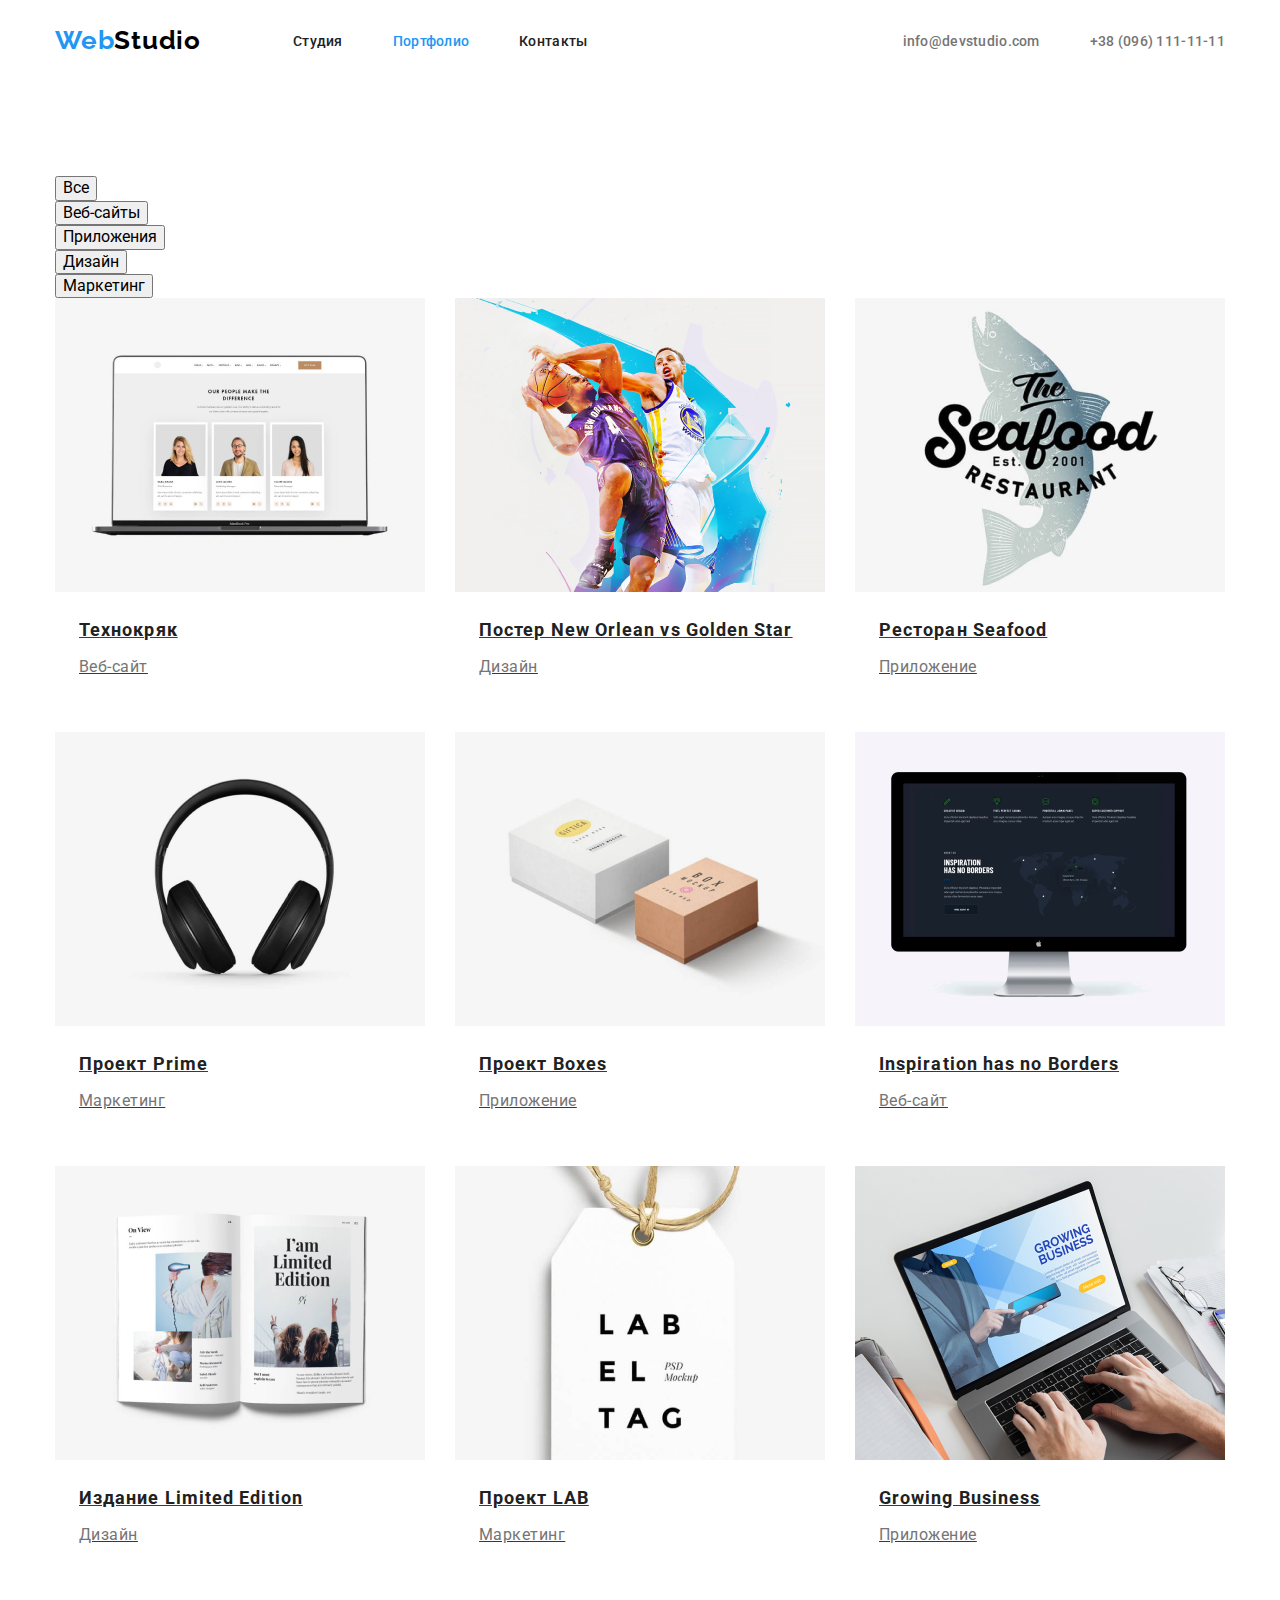
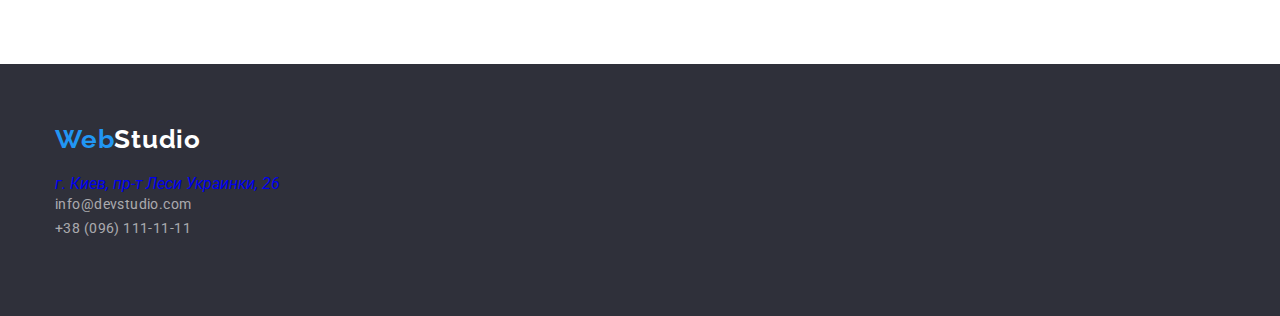
==== commit e6b562b5: "css filtr" ====
--- a/portfolio.html
+++ b/portfolio.html
@@ -76,33 +76,33 @@
       <div class="container fil">
       <h1 class="visually-hidden">Фильтр проектов</h1>
 
-      <ul class="filtr-list list">
-        <li class="filtr-list-item">
-          <button class="filtr-list-item-button" 
+      <ul class="fil-list list">
+        <li class="fil-list-item">
+          <button class="fil-btn" 
           type="button">
             Все
           </button>
         </li>
-        <li class="filtr-list-item">
-          <button class="filtr-list-item-button" 
+        <li class="fil-list-item">
+          <button class="fil-btn" 
           type="button">
             Веб-сайты
           </button>
         </li>
-        <li class="filtr-list-item">
-          <button class="filtr-list-item-button" 
+        <li class="fil-list-item">
+          <button class="fil-btn" 
           type="button">
             Приложения
           </button>
         </li>
-        <li class="filtr-list-item">
-          <button class="filtr-list-item-button" 
+        <li class="fil-list-item">
+          <button class="fil-btn" 
           type="button">
             Дизайн
           </button>
         </li>
-        <li class="filtr-list-item">
-          <button class="filtr-list-item-button" 
+        <li class="fil-list-item">
+          <button class="fil-btn" 
           type="button">
             Маркетинг
           </button>
@@ -119,80 +119,104 @@
             <a href="">
               <img src="./images/portfolio/imgtehno.jpg" 
               alt="Монитор ноутбука с лицами" width="370" height="294">
-              <h3 class="work-title">
+              <div class="proj-text">
+                <h3 class="work-title">
                 Технокряк</h3>
               <p class="work-text">
                 Веб-сайт</p>
+              </div>
+              
             </a>
           </li>
           <!-- === b Известные баскетболисты с мячем === -->
           <li class="proj-item">
             <a href=""><img src="./images/portfolio/imgstar.jpg" 
               alt="Известные баскетболисты с мячем" width="370" height="294">
-              <h3 lang="en" class="work-title">
+              <div class="proj-text">
+                <h3 lang="en" class="work-title">
                 Постер New Orlean vs Golden Star</h3>
               <p class="work-text">
                 Дизайн</p>
+              </div>
+              
             </a>
           </li>
           <!-- === c логотип ресторана сиафуд === -->
           <li class="proj-item">
             <a href=""><img src="./images/portfolio/imgseafood.jpg" 
               alt="логотип ресторана сиафуд" width="370" height="294">
-              <h3 lang="en" class="work-title">
+              <div class="proj-text">
+                <h3 lang="en" class="work-title">
                 Ресторан Seafood</h3>
               <p class="work-text">
                 Приложение</p>
+              </div>
+              
             </a>
           </li>
           <!-- === d наушники === -->
           <li class="proj-item">
             <a href=""><img src="./images/portfolio/imgprime.jpg" 
               alt="наушники" width="370" height="294">
-              <h3 lang="en" class="work-title">
+              <div class="proj-text">
+                <h3 lang="en" class="work-title">
                 Проект Prime</h3>
               <p class="work-text">
                 Маркетинг</p>
+              </div>
+              
             </a>
           </li>
           <!-- === e две коробки на белом фоне === -->
           <li class="proj-item">
             <a href=""><img src="./images/portfolio/imgboxes.jpg" 
               alt="две коробки на белом фоне" width="370" height="294">
-              <h3 lang="en" class="work-title">
+              <div class="proj-text">
+                <h3 lang="en" class="work-title">
                 Проект Boxes</h3>
               <p class="work-text">
                 Приложение</p>
+              </div>
+              
             </a>
           </li>
           <!-- === f Монитор компа === -->
           <li class="proj-item">
             <a href=""><img src="./images/portfolio/imgnobord.jpg" 
               alt="Монитор компа" width="370" height="294">
-              <h3 lang="en" class="work-title">
+              <div class="proj-text">
+                <h3 lang="en" class="work-title">
                 Inspiration has no Borders</h3>
               <p class="work-text">
                 Веб-сайт</p>
+              </div>
+              
             </a>
           </li>
           <!-- === g раскрытый журнал === -->
           <li class="proj-item">
             <a href=""><img src="./images/portfolio/imglimedit.jpg" 
               alt="раскрытый журнал" width="370" height="294">
-              <h3 lang="en" class="work-title">
+              <div class="proj-text">
+                 <h3 lang="en" class="work-title">
                 Издание Limited Edition</h3>
               <p class="work-text">
                 Дизайн</p>
+              </div>
+             
             </a>
           </li>
           <!-- === h бирка на шнурке === -->
           <li class="proj-item">
             <a href=""><img src="./images/portfolio/imglab.jpg" 
               alt="бирка на шнурке" width="370" height="294">
-              <h3 class="work-title">
+              <div class="proj-text">
+                <h3 class="work-title">
                 Проект LAB</h3>
               <p class="work-text">
                 Маркетинг</p>
+              </div>
+              
             </a>
           </li>
           <!-- === i Монитор ноутбука с приложением === -->
@@ -200,10 +224,13 @@
             <a href=""><img src="./images/portfolio/imgbusiness.jpg" 
               alt="Монитор ноутбука с приложением" width="370"
                 height="294">
-              <h3 lang="en" class="work-title">
+                <div class="proj-text">
+                  <h3 lang="en" class="work-title">
                 Growing Business</h3>
               <p class="work-text">
                 Приложение</p>
+                </div>
+              
             </a>
           </li>
         </ul>
--- a/css/common.css
+++ b/css/common.css
@@ -300,10 +300,28 @@
 } */
 
 /* projects */
+.portfolio {
+  margin: 94px 0;
+}
+.filtr-list {
+  display: flex;
+}
 .proj-list {
   display: flex;
   flex-wrap: wrap;
-}
-.proj-item {
-  flex-basis: calc(100% / 3);
-}
+  margin-left: -30px;
+  margin-top: -30px;
+}
+.proj-list > .proj-item {
+  margin-left: 30px;
+  margin-top: 30px;
+  flex-basis: calc(100% / 3 -30px);
+}
+.proj-text {
+  border: 0;
+  padding: 20px 24px;
+}
+.work-text {
+  border: 0;
+  margin-top: 4px;
+}
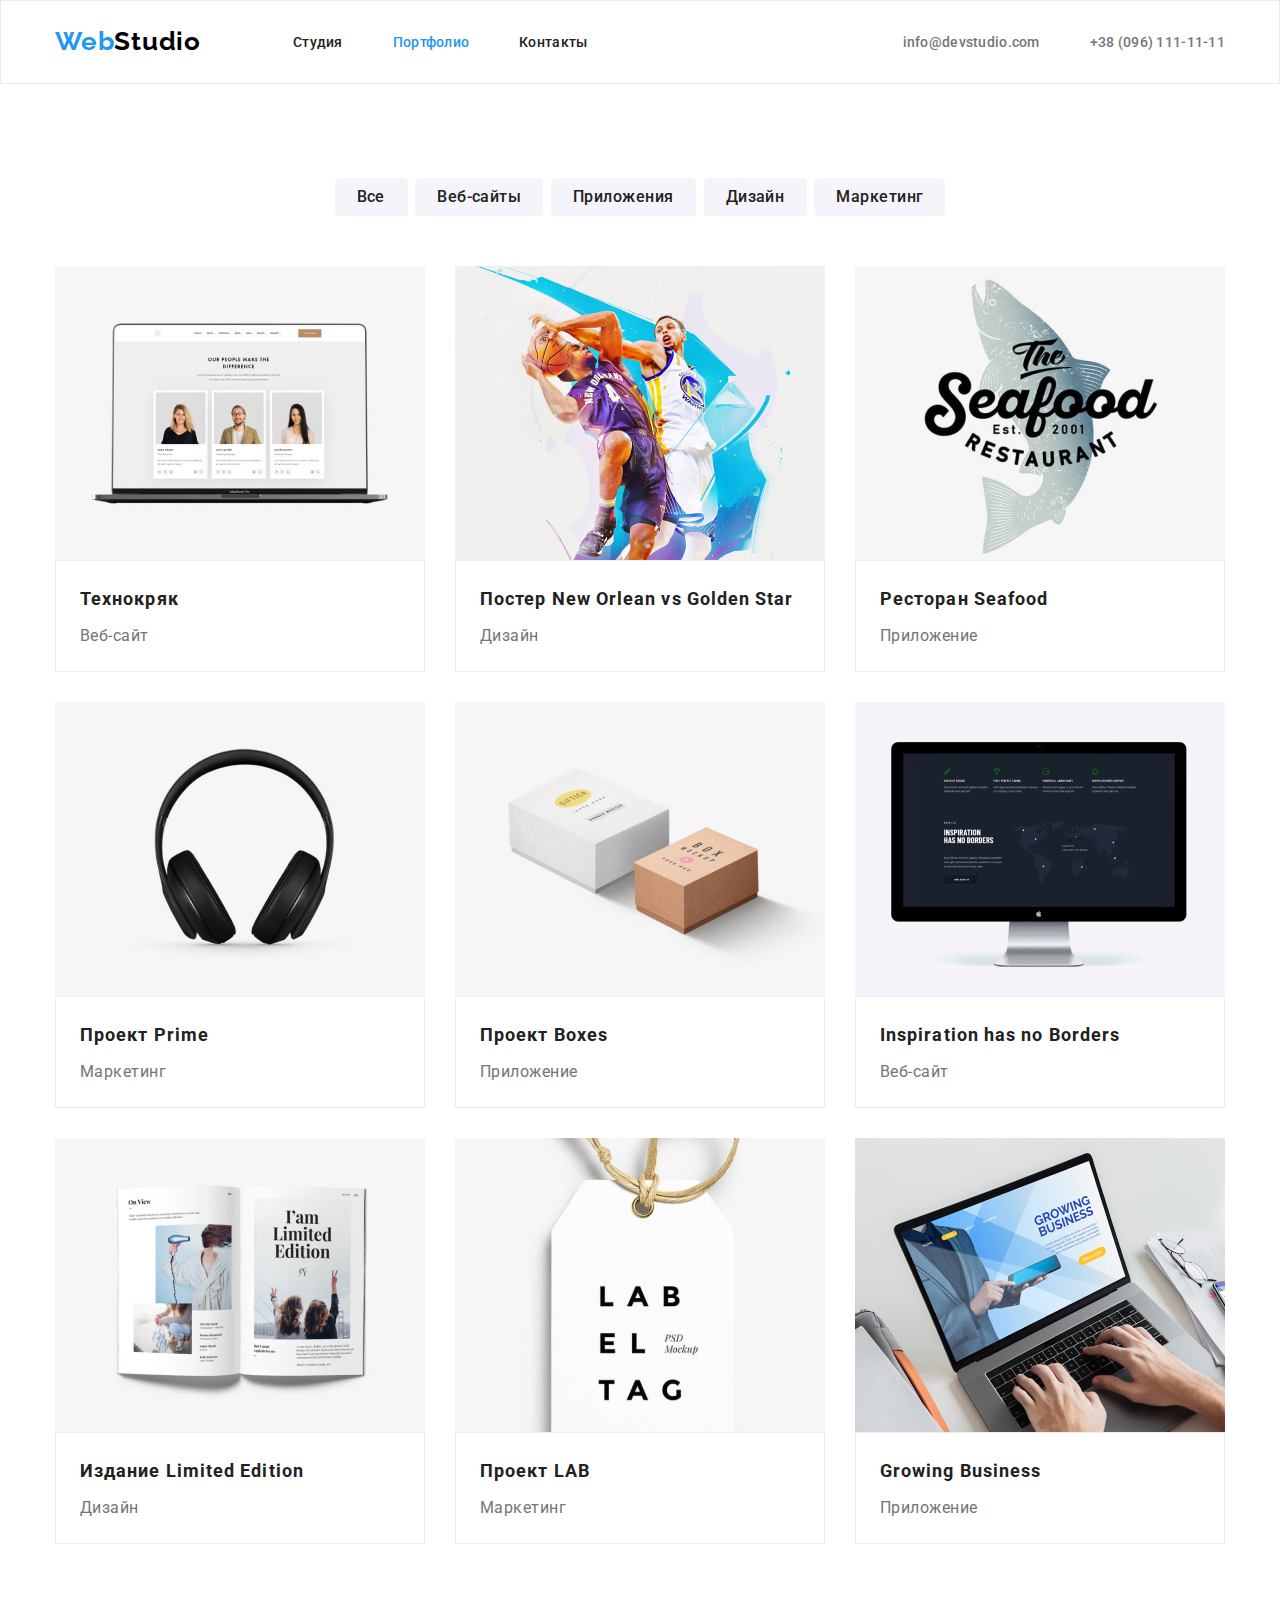
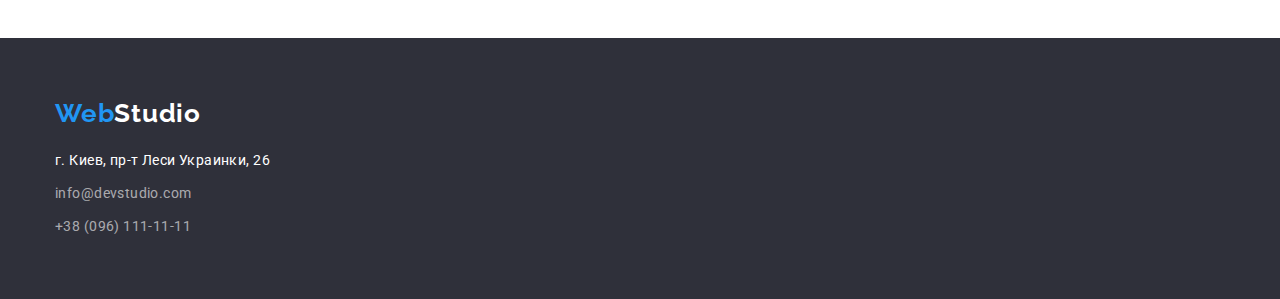
==== commit 6d7a623c: "css mistake the end" ====
--- a/portfolio.html
+++ b/portfolio.html
@@ -18,7 +18,7 @@
   href="./css/common.css" 
   />
   <link rel="stylesheet" 
-  href="./css/main.css" 
+  href="./css/portfolio.css" 
   />
 </head>
 
@@ -71,38 +71,38 @@
 
   <main class="main">
     <!-- фильтр -->
-    <section class="portfolio">
+    <section class="portfolio container">
       <!-- filtr -->
-      <div class="container fil">
+      <div class=" fil">
       <h1 class="visually-hidden">Фильтр проектов</h1>
 
       <ul class="fil-list list">
-        <li class="fil-list-item">
-          <button class="fil-btn" 
+        <li class="fil-list-item ">
+          <button class="fil-btn fil-all" 
           type="button">
             Все
           </button>
         </li>
         <li class="fil-list-item">
-          <button class="fil-btn" 
+          <button class="fil-btn fil-web" 
           type="button">
             Веб-сайты
           </button>
         </li>
         <li class="fil-list-item">
-          <button class="fil-btn" 
+          <button class="fil-btn fil-applic" 
           type="button">
             Приложения
           </button>
         </li>
         <li class="fil-list-item">
-          <button class="fil-btn" 
+          <button class="fil-btn fil-design" 
           type="button">
             Дизайн
           </button>
         </li>
         <li class="fil-list-item">
-          <button class="fil-btn" 
+          <button class="fil-btn fil-market" 
           type="button">
             Маркетинг
           </button>
@@ -110,13 +110,13 @@
       </ul>
       </div>
 
-      <div class="container proj">
+      <div class="proj">
         <h2 class="visually-hidden">Портфолио</h2>
 
         <ul class="proj-list list">
           <!-- === a Монитор ноутбука с лицами === -->
           <li class="proj-item">
-            <a href="">
+            <a class="link" href="">
               <img src="./images/portfolio/imgtehno.jpg" 
               alt="Монитор ноутбука с лицами" width="370" height="294">
               <div class="proj-text">
@@ -130,7 +130,7 @@
           </li>
           <!-- === b Известные баскетболисты с мячем === -->
           <li class="proj-item">
-            <a href=""><img src="./images/portfolio/imgstar.jpg" 
+            <a class="link" href=""><img src="./images/portfolio/imgstar.jpg" 
               alt="Известные баскетболисты с мячем" width="370" height="294">
               <div class="proj-text">
                 <h3 lang="en" class="work-title">
@@ -143,7 +143,7 @@
           </li>
           <!-- === c логотип ресторана сиафуд === -->
           <li class="proj-item">
-            <a href=""><img src="./images/portfolio/imgseafood.jpg" 
+            <a class="link" href=""><img src="./images/portfolio/imgseafood.jpg" 
               alt="логотип ресторана сиафуд" width="370" height="294">
               <div class="proj-text">
                 <h3 lang="en" class="work-title">
@@ -156,7 +156,7 @@
           </li>
           <!-- === d наушники === -->
           <li class="proj-item">
-            <a href=""><img src="./images/portfolio/imgprime.jpg" 
+            <a class="link" href=""><img src="./images/portfolio/imgprime.jpg" 
               alt="наушники" width="370" height="294">
               <div class="proj-text">
                 <h3 lang="en" class="work-title">
@@ -169,7 +169,7 @@
           </li>
           <!-- === e две коробки на белом фоне === -->
           <li class="proj-item">
-            <a href=""><img src="./images/portfolio/imgboxes.jpg" 
+            <a class="link" href=""><img src="./images/portfolio/imgboxes.jpg" 
               alt="две коробки на белом фоне" width="370" height="294">
               <div class="proj-text">
                 <h3 lang="en" class="work-title">
@@ -182,7 +182,7 @@
           </li>
           <!-- === f Монитор компа === -->
           <li class="proj-item">
-            <a href=""><img src="./images/portfolio/imgnobord.jpg" 
+            <a class="link" href=""><img src="./images/portfolio/imgnobord.jpg" 
               alt="Монитор компа" width="370" height="294">
               <div class="proj-text">
                 <h3 lang="en" class="work-title">
@@ -195,7 +195,7 @@
           </li>
           <!-- === g раскрытый журнал === -->
           <li class="proj-item">
-            <a href=""><img src="./images/portfolio/imglimedit.jpg" 
+            <a class="link" href=""><img src="./images/portfolio/imglimedit.jpg" 
               alt="раскрытый журнал" width="370" height="294">
               <div class="proj-text">
                  <h3 lang="en" class="work-title">
@@ -208,7 +208,7 @@
           </li>
           <!-- === h бирка на шнурке === -->
           <li class="proj-item">
-            <a href=""><img src="./images/portfolio/imglab.jpg" 
+            <a class="link" href=""><img src="./images/portfolio/imglab.jpg" 
               alt="бирка на шнурке" width="370" height="294">
               <div class="proj-text">
                 <h3 class="work-title">
@@ -221,7 +221,7 @@
           </li>
           <!-- === i Монитор ноутбука с приложением === -->
           <li class="proj-item">
-            <a href=""><img src="./images/portfolio/imgbusiness.jpg" 
+            <a class="link" href=""><img src="./images/portfolio/imgbusiness.jpg" 
               alt="Монитор ноутбука с приложением" width="370"
                 height="294">
                 <div class="proj-text">
@@ -248,19 +248,19 @@
          <div class="foot-nav">
         <address class="footer-address">
           <ul class="footer-address-list list">
-            <li class="address-list-item-add">
+            <li class="footer-address-list-item-add">
               <a href="https://goo.gl/maps/7p2n6qCXevgdCQAM8" 
-              class="link address">
+              class="link-address">
                 г. Киев, пр-т Леси Украинки, 26</a>
             </li>
         
-            <li class="address-list-item">
+            <li class="footer-address-list-item">
               <!-- Ссылка на адрес электронной почты  -->
               <a href="mailto:info@devstudio.com" 
               class="foot-link-mail">
                 info@devstudio.com</a>
             </li>
-            <li class="address-list-item">
+            <li class="footer-address-list-item">
               <!-- Ссылка на телефонный номер -->
               <a href="tel:+380961111111" 
               class="foot-link-tel">
--- a/css/common.css
+++ b/css/common.css
@@ -64,22 +64,31 @@
   padding: 0 15px;
   margin: 0 auto;
 }
-
+.section {
+  padding-top: 94px;
+  padding-bottom: 94px;
+}
+.portfolio {
+  padding-top: 94px;
+  padding-bottom: 94px;
+  /* border-left: 0px;
+  border-right: 0px;
+  border-top: 1px solid #ececec; */
+}
 /* ================ Heder ==================== */
 .page-header .container {
   display: flex;
   align-items: center;
-
-  /* .page-header {
-     padding-top: 32px;
-     padding-bottom: 32px;
-     background-color: #ccc;
-  }  */
-
-  /* width: 1222px; 
+}
+
+.page-header {
+  border: 1px solid #ececec;
+}
+
+/* width: 1222px; 
     min-height: 105px;
     margin: 0 auto; */
-}
+
 .page-header .logo {
   margin-right: 93px;
 }
@@ -101,6 +110,7 @@
   border: 0px;
   padding-top: 32px;
   padding-bottom: 32px;
+  /* margin-left: 93px; */
 }
 .nav-list-item:not(:last-child) {
   margin-right: 50px;
@@ -213,6 +223,8 @@
 .footer {
   background-color: #2f303a;
   min-height: 252px;
+  padding-top: 60px;
+  padding-bottom: 60px;
 }
 
 .footer-logo {
@@ -226,14 +238,18 @@
 
   display: block;
   width: 145px;
-  padding-top: 60px;
+
   border: 0px;
-  padding-bottom: 20px;
-}
-
-.foot-nav {
+  margin-bottom: 20px;
+}
+
+.footer-address-list {
   min-height: 81px;
 }
+.footer-address-list-item:nth-last-child(2) {
+  /* background-color: orange; */
+  margin: 9px 0;
+}
 .link-address {
   font-style: normal;
   font-weight: 400;
@@ -241,10 +257,11 @@
   line-height: 1.71;
   letter-spacing: 0.03em;
   text-decoration: none;
-  color: #ffffff;
+  color: var(--primary-white-color);
   width: 231px;
   height: 21px;
 }
+
 .foot-link-mail {
   font-style: normal;
   font-weight: 400;
@@ -255,9 +272,6 @@
   color: rgba(255, 255, 255, 0.6);
   width: 231px;
   height: 21px;
-
-  padding-top: 9px;
-  padding-bottom: 9px;
 }
 .foot-link-tel {
   font-style: normal;
@@ -274,21 +288,6 @@
 /* =========-- Футер end --=========== */
 
 /* ==============WORK=========== */
-.work-title {
-  font-weight: 700;
-  font-size: 18px;
-  line-height: 2;
-  letter-spacing: 0.06em;
-  color: var(--title-text-color);
-}
-
-.work-text {
-  font-weight: 400;
-  font-size: 16px;
-  line-height: 1.87;
-  letter-spacing: 0.03em;
-  color: var(--primary-text-color);
-}
 
 .navigation-list-link.current {
   color: var(--accent-color);
@@ -300,28 +299,3 @@
 } */
 
 /* projects */
-.portfolio {
-  margin: 94px 0;
-}
-.filtr-list {
-  display: flex;
-}
-.proj-list {
-  display: flex;
-  flex-wrap: wrap;
-  margin-left: -30px;
-  margin-top: -30px;
-}
-.proj-list > .proj-item {
-  margin-left: 30px;
-  margin-top: 30px;
-  flex-basis: calc(100% / 3 -30px);
-}
-.proj-text {
-  border: 0;
-  padding: 20px 24px;
-}
-.work-text {
-  border: 0;
-  margin-top: 4px;
-}
--- a/css/portfolio.css
+++ b/css/portfolio.css
@@ -0,0 +1,102 @@
+/* .portfolio {
+  margin: 94px 0;
+  border: 0;
+} */
+/* ===============filtr========== */
+.fil {
+  width: 611px;
+  height: 54px;
+  border: 0;
+  margin: 0 auto 34px;
+}
+.fil-list {
+  display: flex;
+  border: 0;
+
+  /* height: 54px; */
+  justify-content: space-between;
+}
+
+.fil-all {
+  min-width: 73px;
+}
+
+.fil-web {
+  min-width: 128px;
+}
+
+.fil-applic {
+  min-width: 145px;
+}
+
+.fil-design {
+  min-width: 103px;
+}
+.fil-market {
+  min-width: 130px;
+}
+.fil-btn {
+  height: 38px;
+  cursor: pointer;
+  border: 0;
+  border-radius: 4px;
+  padding: 6px 22px;
+
+  /* height: 38; */
+
+  font-weight: 500;
+  font-size: 16px;
+  line-height: 1.625;
+  letter-spacing: 0.03em;
+  text-align: center;
+
+  display: flex;
+  justify-content: space-between;
+  color: var(--title-text-color);
+  background-color: #f5f4fa;
+}
+.fil-list :hover,
+.fil-list :focus {
+  color: var(--primary-white-color);
+  background-color: var(--accent-color);
+  border-radius: 4px;
+  border: 0;
+}
+/* ===============filtr end========== */
+/* ===============project================ */
+.proj-list {
+  display: flex;
+  flex-wrap: wrap;
+  margin-left: -30px;
+  margin-top: -30px;
+}
+.proj-list > .proj-item {
+  margin-left: 30px;
+  margin-top: 30px;
+  flex-basis: calc(100% / 3 -30px);
+  border: 0;
+  /* box-sizing: border-box; */
+}
+.proj-text {
+  border: 01px solid #eeeeee;
+  padding: 20px 24px;
+}
+.work-text {
+  border: 0;
+  margin-top: 4px;
+}
+.work-title {
+  font-weight: 700;
+  font-size: 18px;
+  line-height: 2;
+  letter-spacing: 0.06em;
+  color: var(--title-text-color);
+}
+
+.work-text {
+  font-weight: 400;
+  font-size: 16px;
+  line-height: 1.87;
+  letter-spacing: 0.03em;
+  color: var(--primary-text-color);
+}
